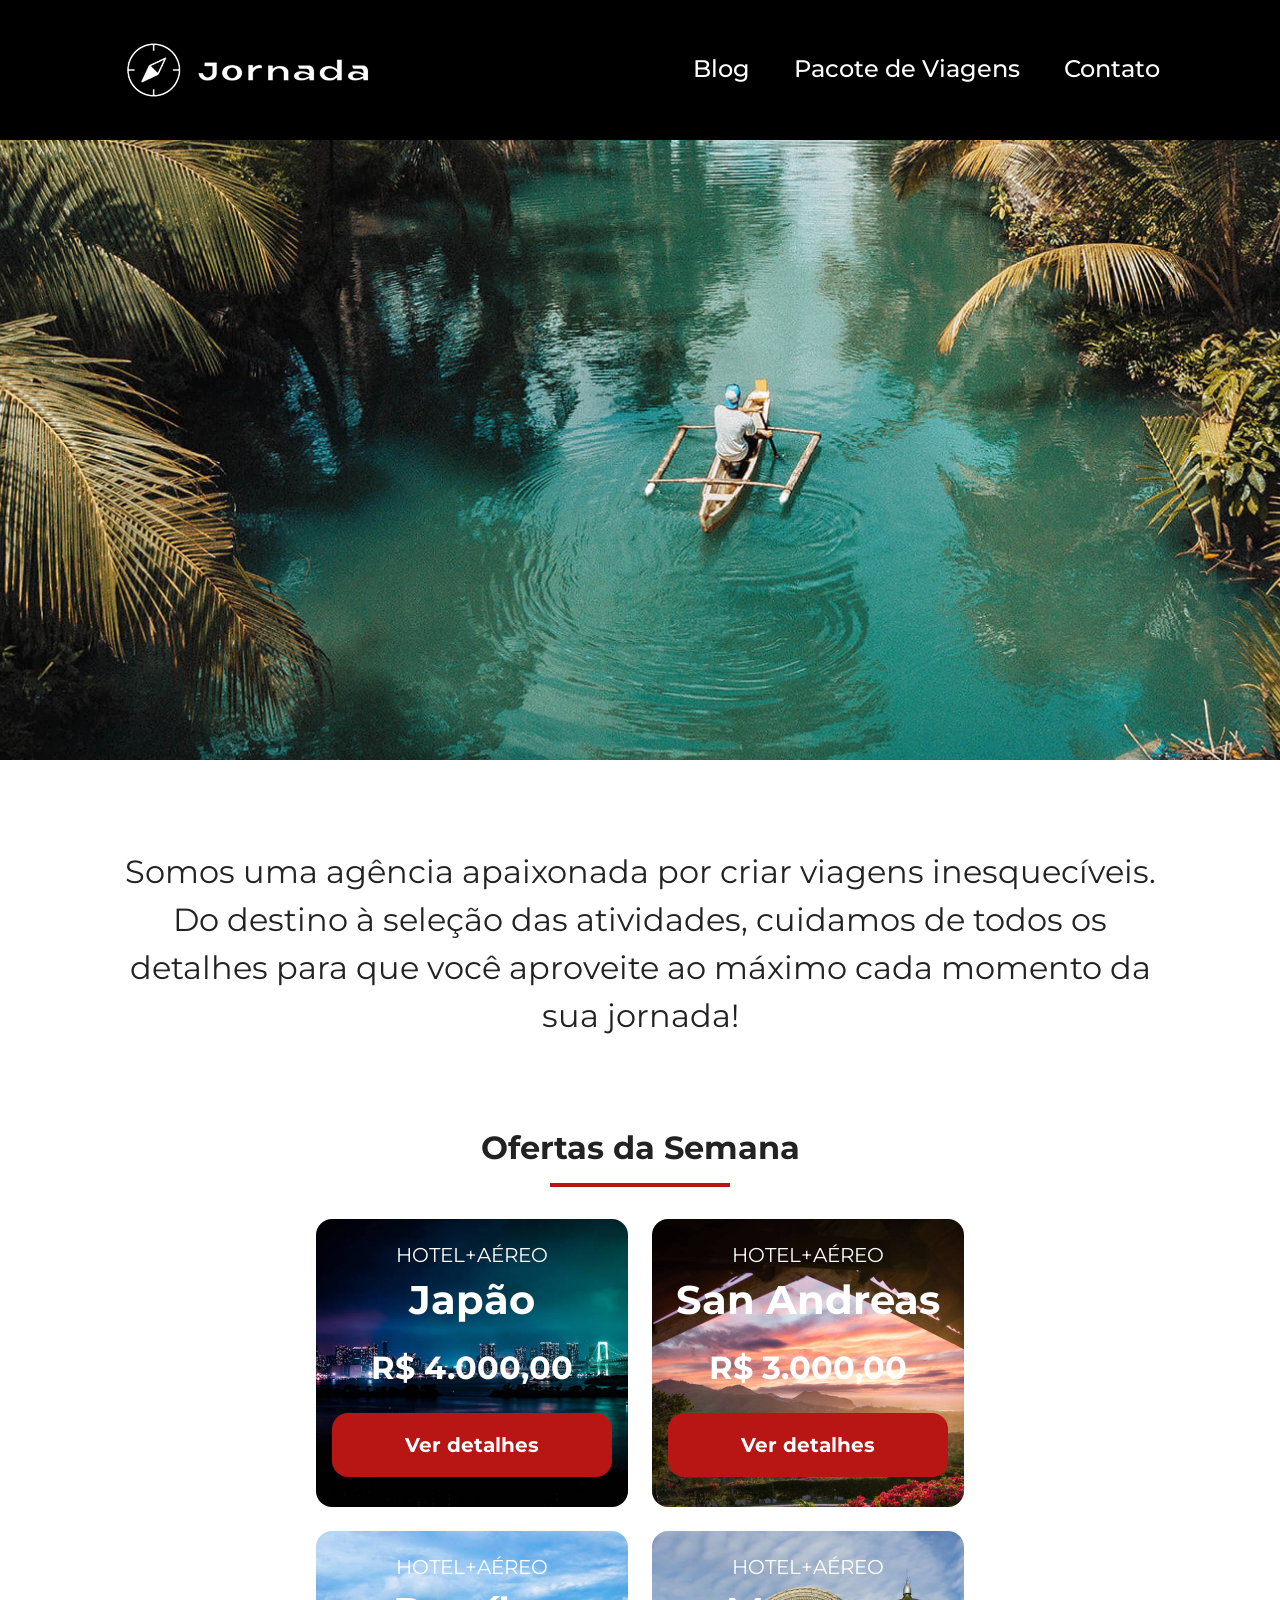
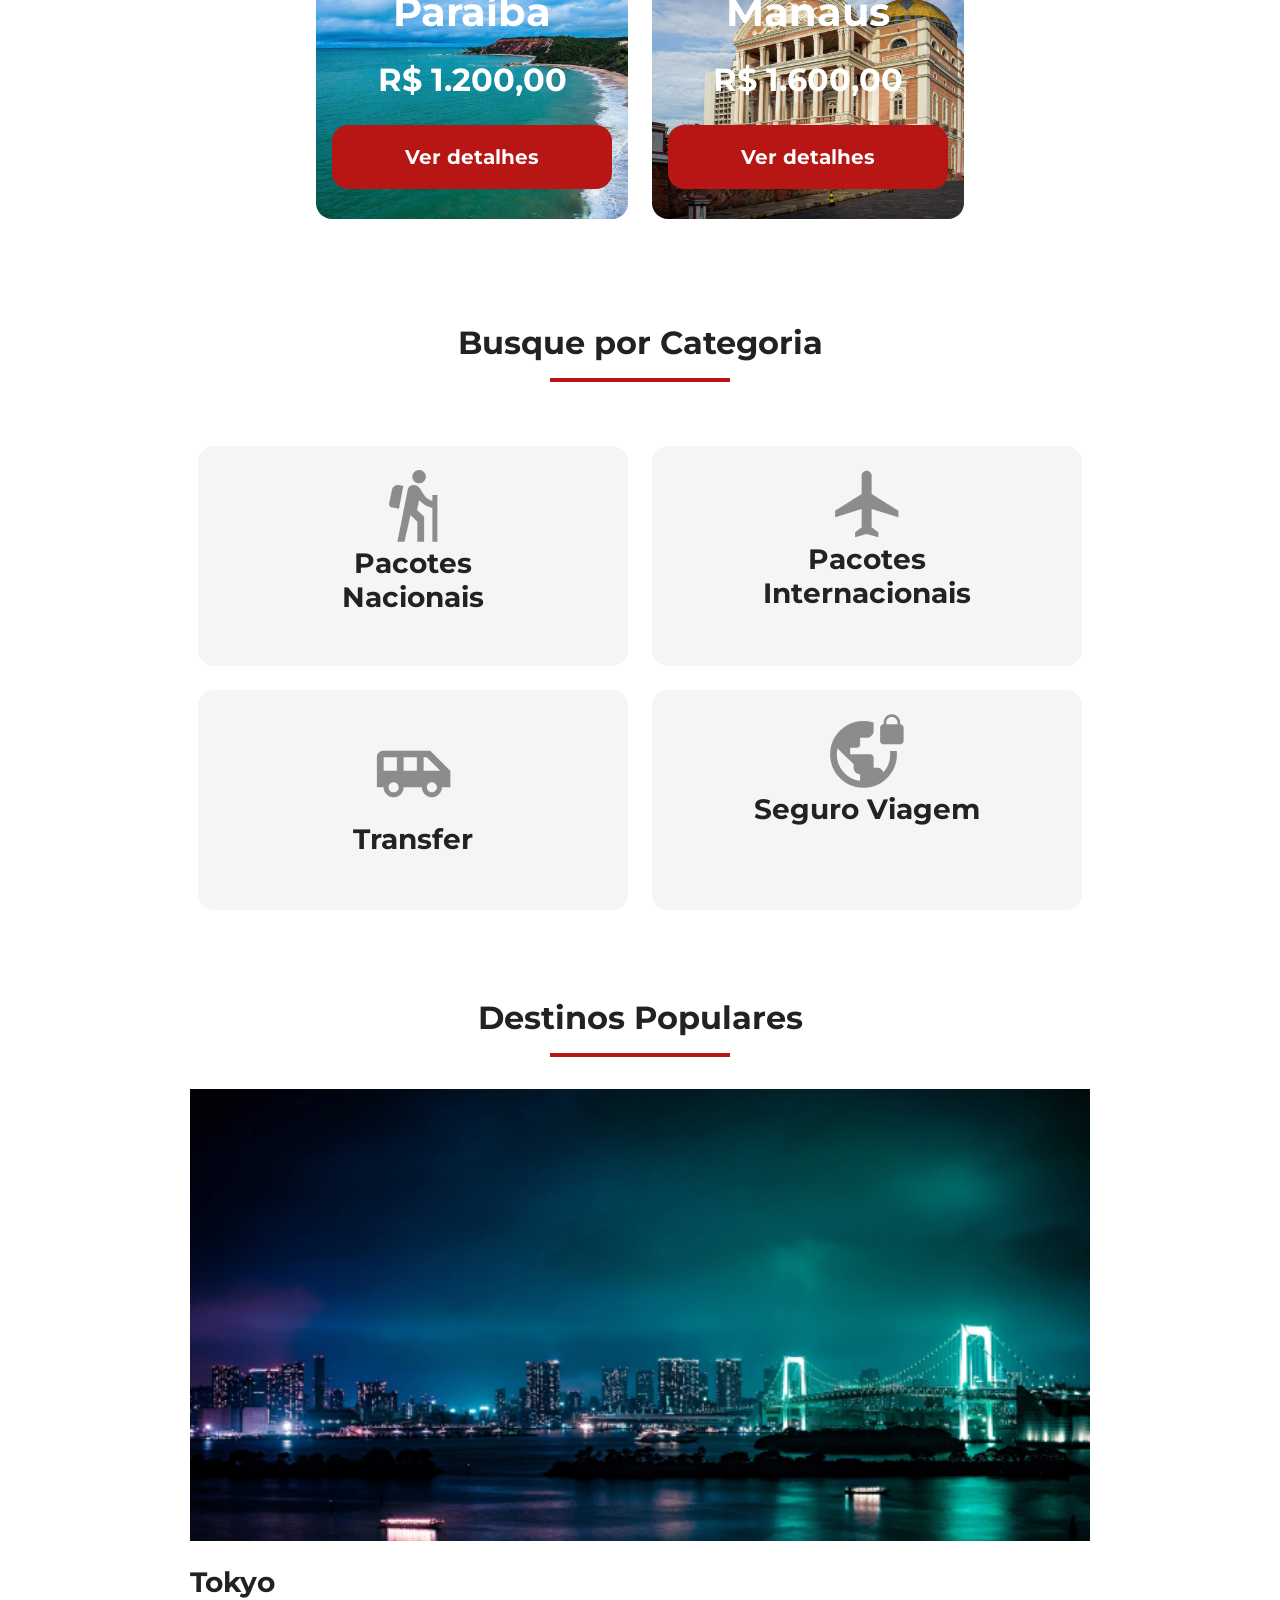
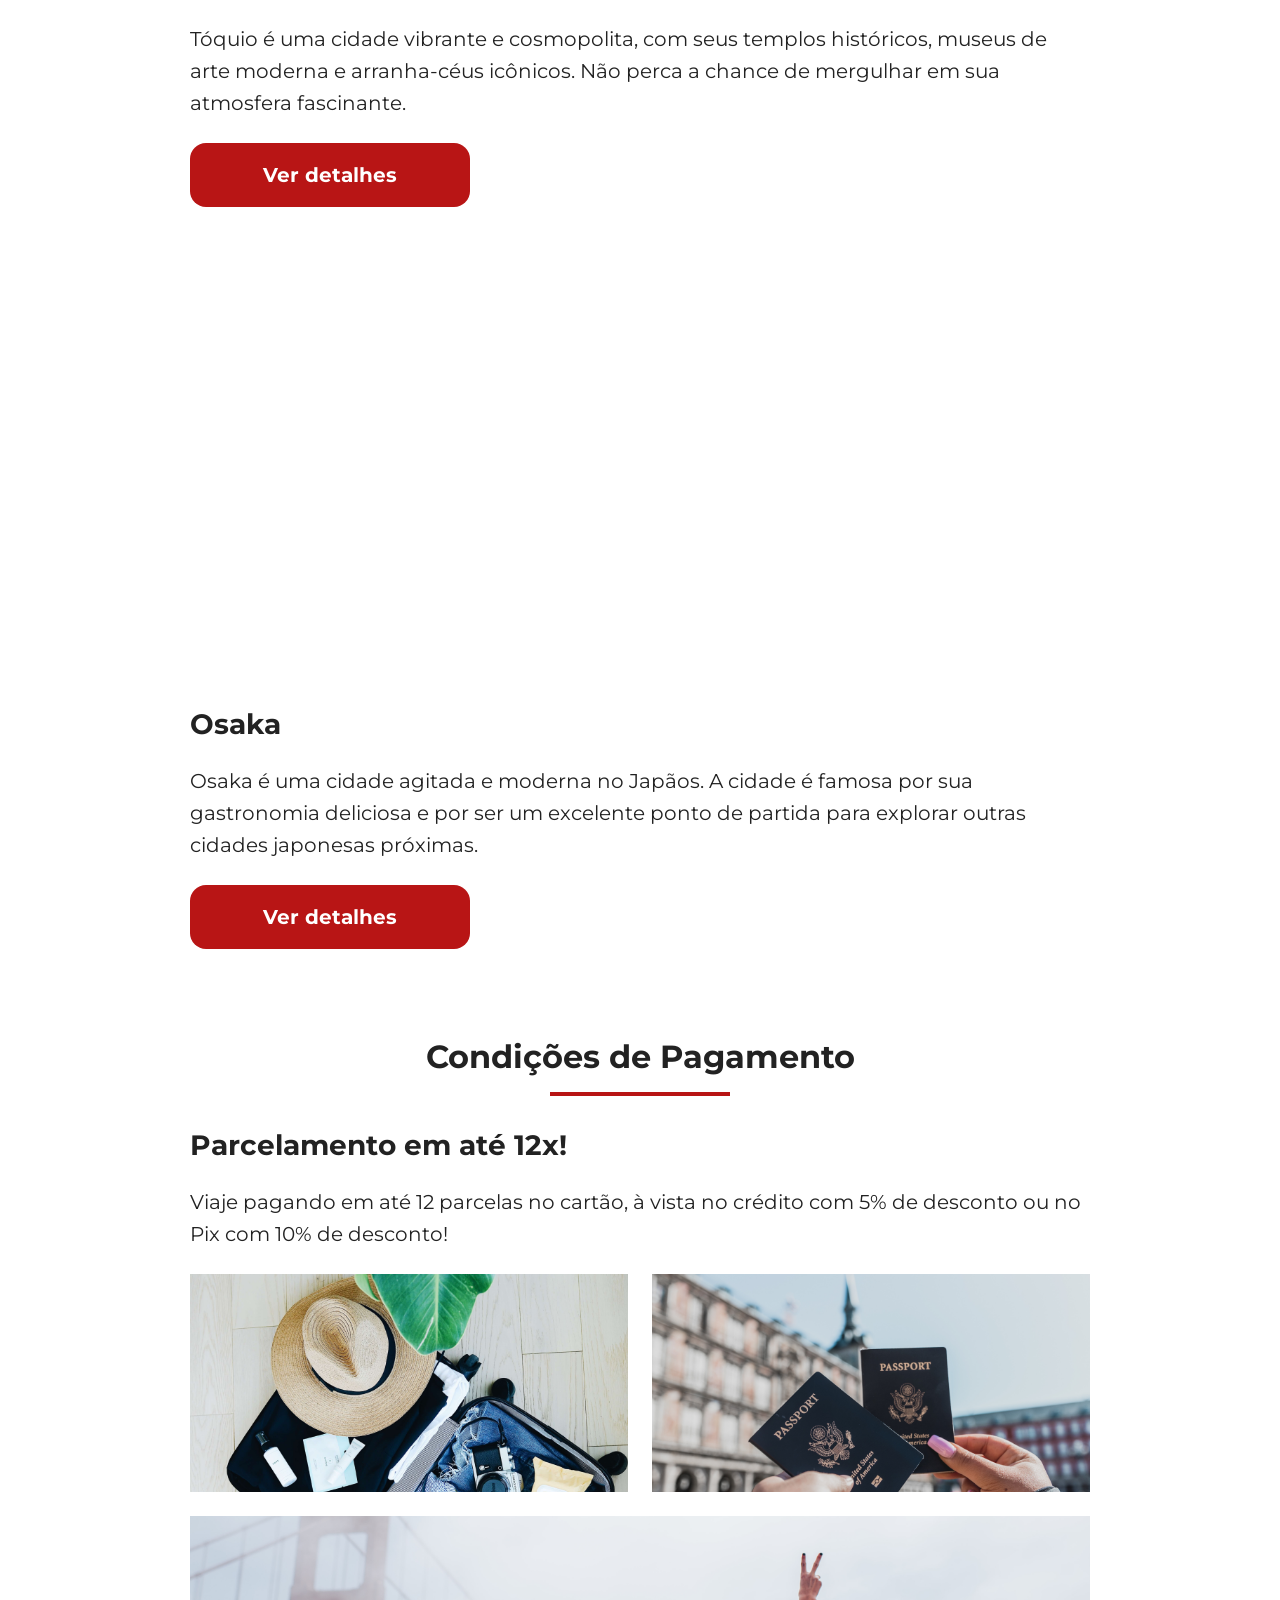
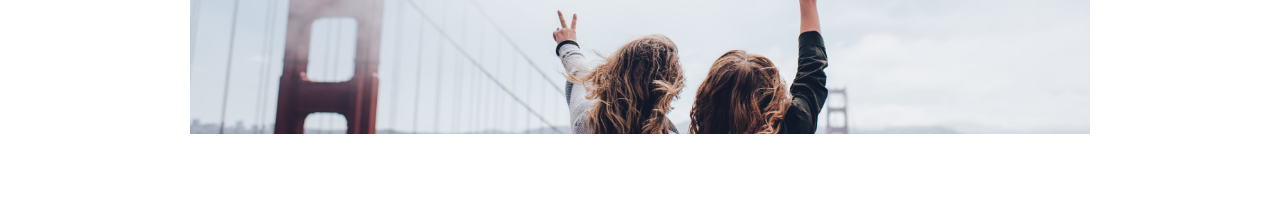
==== index.html @ d32c127b "Feito grid da galeria de imagens da sessao pagamentos" ====
<!doctype html>
<html lang="pt-BR">
  <head>
    <meta charset="UTF-8" />
    <meta name="viewport" content="width=device-width, initial-scale=1.0" />
    <title>Jornada de Viagens</title>
    <link rel="stylesheet" href="css/style.css" />
  </head>
  <body>
    <header class="main-header">
      <a class="logo" href="index.html" title="Voltar para a página inicial">
        <img
          class="img-mobile"
          src="img/bussola-jornada-branca.png"
          alt="Bussola do logo Jornada Viagens na cor branca"
        />
        <img
          class="img-desktop"
          src="img/bussola-texto-jornada-branca.png"
          alt="Logo Jornada Viagens com texto na cor branca"
        />
      </a>
      <div class="navigation-menu">
        <label for="menu">
          <img src="img/menu.png" alt="menu hamburguer" />
        </label>
        <input type="checkbox" id="menu" hidden />
        <nav>
          <ul class="list-links">
            <li><a href="blog.html" title="Acessar Blog">Blog</a></li>
            <li>
              <a href="pacotes.html" title="Acessar pacotes de viagens"
                >Pacote de Viagens</a
              >
            </li>
            <li><a href="contato.html" title="Acessar contato">Contato</a></li>
          </ul>
        </nav>
      </div>
    </header>
    <section class="hero">
      <div class="hero-img"></div>
      <h2>
        Somos uma agência apaixonada por criar viagens inesquecíveis. Do destino
        à seleção das atividades, cuidamos de todos os detalhes para que você
        aproveite ao máximo cada momento da sua jornada!
      </h2>
    </section>
    <section class="offers">
      <div class="section-title">
        <h2>Ofertas da Semana</h2>
        <hr />
      </div>
      <div class="offers-cards">
        <article class="card japao">
          <header>
            <p>HOTEL+AÉREO</p>
            <h3>Japão<br /><span>R$ 4.000,00</span></h3>
          </header>
          <footer>
            <a href="#" class="button">Ver detalhes</a>
          </footer>
        </article>
        <article class="card san-andreas">
          <header>
            <p>HOTEL+AÉREO</p>
            <h3>San Andreas<br /><span>R$ 3.000,00</span></h3>
          </header>
          <footer>
            <a href="#" class="button">Ver detalhes</a>
          </footer>
        </article>
        <article class="card paraiba">
          <header>
            <p>HOTEL+AÉREO</p>
            <h3>Paraíba<br /><span>R$ 1.200,00</span></h3>
          </header>
          <footer>
            <a href="#" class="button">Ver detalhes</a>
          </footer>
        </article>
        <article class="card manaus">
          <header>
            <p>HOTEL+AÉREO</p>
            <h3>Manaus<br /><span>R$ 1.600,00</span></h3>
          </header>
          <footer>
            <a href="#" class="button">Ver detalhes</a>
          </footer>
        </article>
      </div>
    </section>
    <section class="categories">
      <div class="section-title">
        <h2>Busque por Categoria</h2>
        <hr />
      </div>
      <div class="categories-cards">
        <a
          href="#"
          class="card"
          target="_blank"
          title="Busque pela categoria de Pacotes Nacionais"
        >
          <img
            src="img/icone-caminhada.png"
            alt="ícone cinza representando uma pessoa fazendo tracking"
          />
          <h3 class="content-title">Pacotes<br />Nacionais</h3>
        </a>
        <a
          href="#"
          class="card"
          target="_blank"
          title="Busque pela categoria Pacotes Internacionais"
        >
          <img
            src="img/icone-aviao.png"
            alt="ícone cinza representando um avião"
          />
          <h3 class="content-title">Pacotes<br />Internacionais</h3>
        </a>
        <a
          href="#"
          class="card single-line transfer"
          target="_blank"
          title="Busque pela categoria Transfer"
        >
          <img
            src="img/icone-onibus.png"
            alt="ícone cinza representando um ônibus"
          />
          <h3 class="content-title">Transfer</h3>
        </a>
        <a
          href="#"
          class="card"
          target="_blank"
          title="Busque pela categoria Seguro Viagem"
        >
          <img
            src="img/icone-planeta.png"
            alt="ícone cinza representando o planeta terra com um cadeado"
          />
          <h3 class="content-title">Seguro Viagem</h3>
        </a>
      </div>
    </section>
    <section class="destinations">
      <div class="section-title">
        <h2>Destinos Populares</h2>
        <hr />
      </div>
      <div class="destination-items">
        <article class="item tokyo">
          <header>
            <div class="img-item"></div>
            <h4 class="content-title">Tokyo</h4>
          </header>
          <p class="content-text">
            Tóquio é uma cidade vibrante e cosmopolita, com seus templos
            históricos, museus de arte moderna e arranha-céus icônicos. Não
            perca a chance de mergulhar em sua atmosfera fascinante.
          </p>
          <footer>
            <a
              href="#"
              class="button"
              target="_blank"
              title="Veja mais detalhes do destino Tokyo"
              >Ver detalhes</a
            >
          </footer>
        </article>
        <article class="item osaka">
          <header>
            <div class="img-item"></div>
            <h4 class="content-title">Osaka</h4>
          </header>
          <p class="content-text">
            Osaka é uma cidade agitada e moderna no Japãos. A cidade é famosa
            por sua gastronomia deliciosa e por ser um excelente ponto de
            partida para explorar outras cidades japonesas próximas.
          </p>
          <footer>
            <a
              href="#"
              class="button"
              target="_blank"
              title="Veja mais detalhes do destino Osaka"
              >Ver detalhes</a
            >
          </footer>
        </article>
      </div>
    </section>
    <section class="payments">
      <div class="section-title">
        <h2>Condições de Pagamento</h2>
        <hr />
      </div>
      <div class="content-container">
        <div class="text-content">
          <h3 class="content-title">Parcelamento em até 12x!</h3>
          <p class="content-text">
            Viaje pagando em até 12 parcelas no cartão, à vista no crédito com
            5% de desconto ou no Pix com 10% de desconto!
          </p>
        </div>
        <div class="image-gallery">
          <div class="image first"></div>
          <div class="image second"></div>
          <div class="image thirdy colspan-2"></div>
        </div>
      </div>
    </section>
  </body>
</html>
---- css/style.css ----
@import url("./global.css");
@import url("./header.css");
@import url("./hero.css");
@import url("./offers.css");
@import url("./categories.css");
@import url("./destinations.css");
@import url("./payments.css");
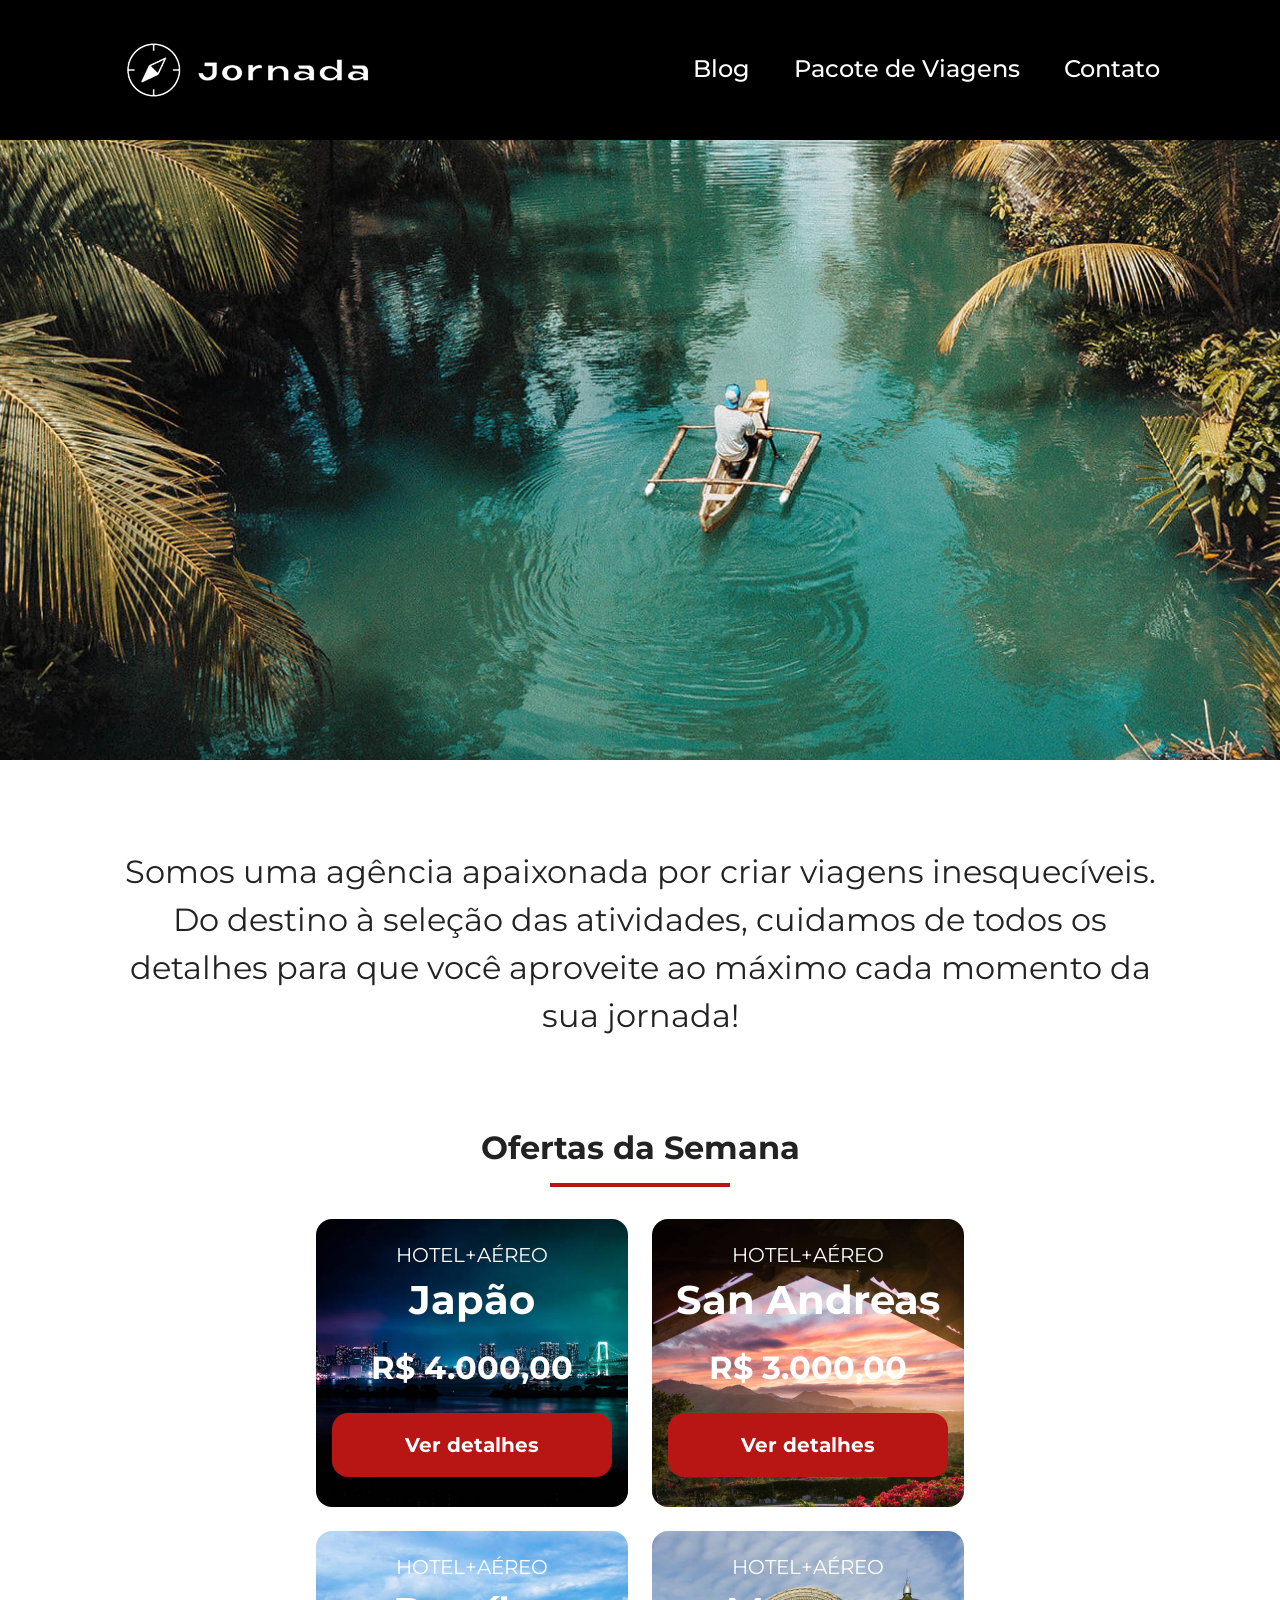
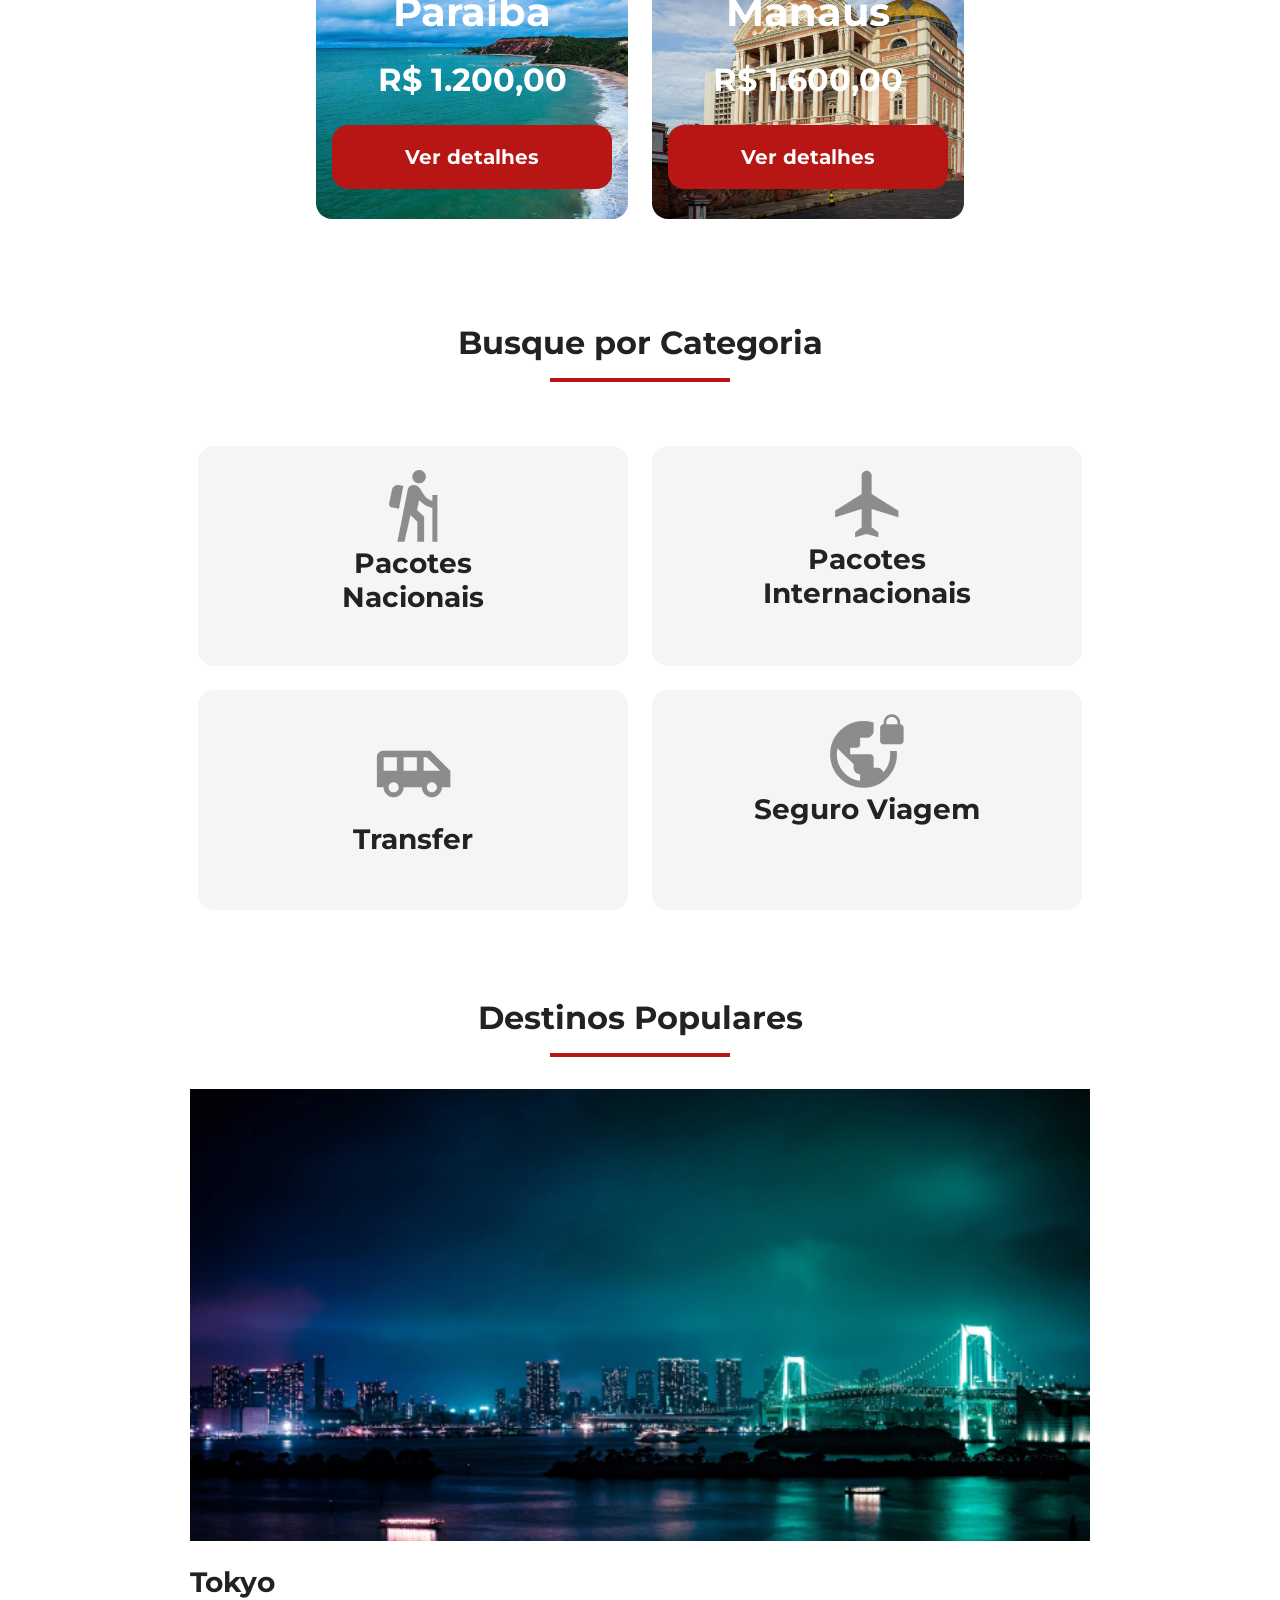
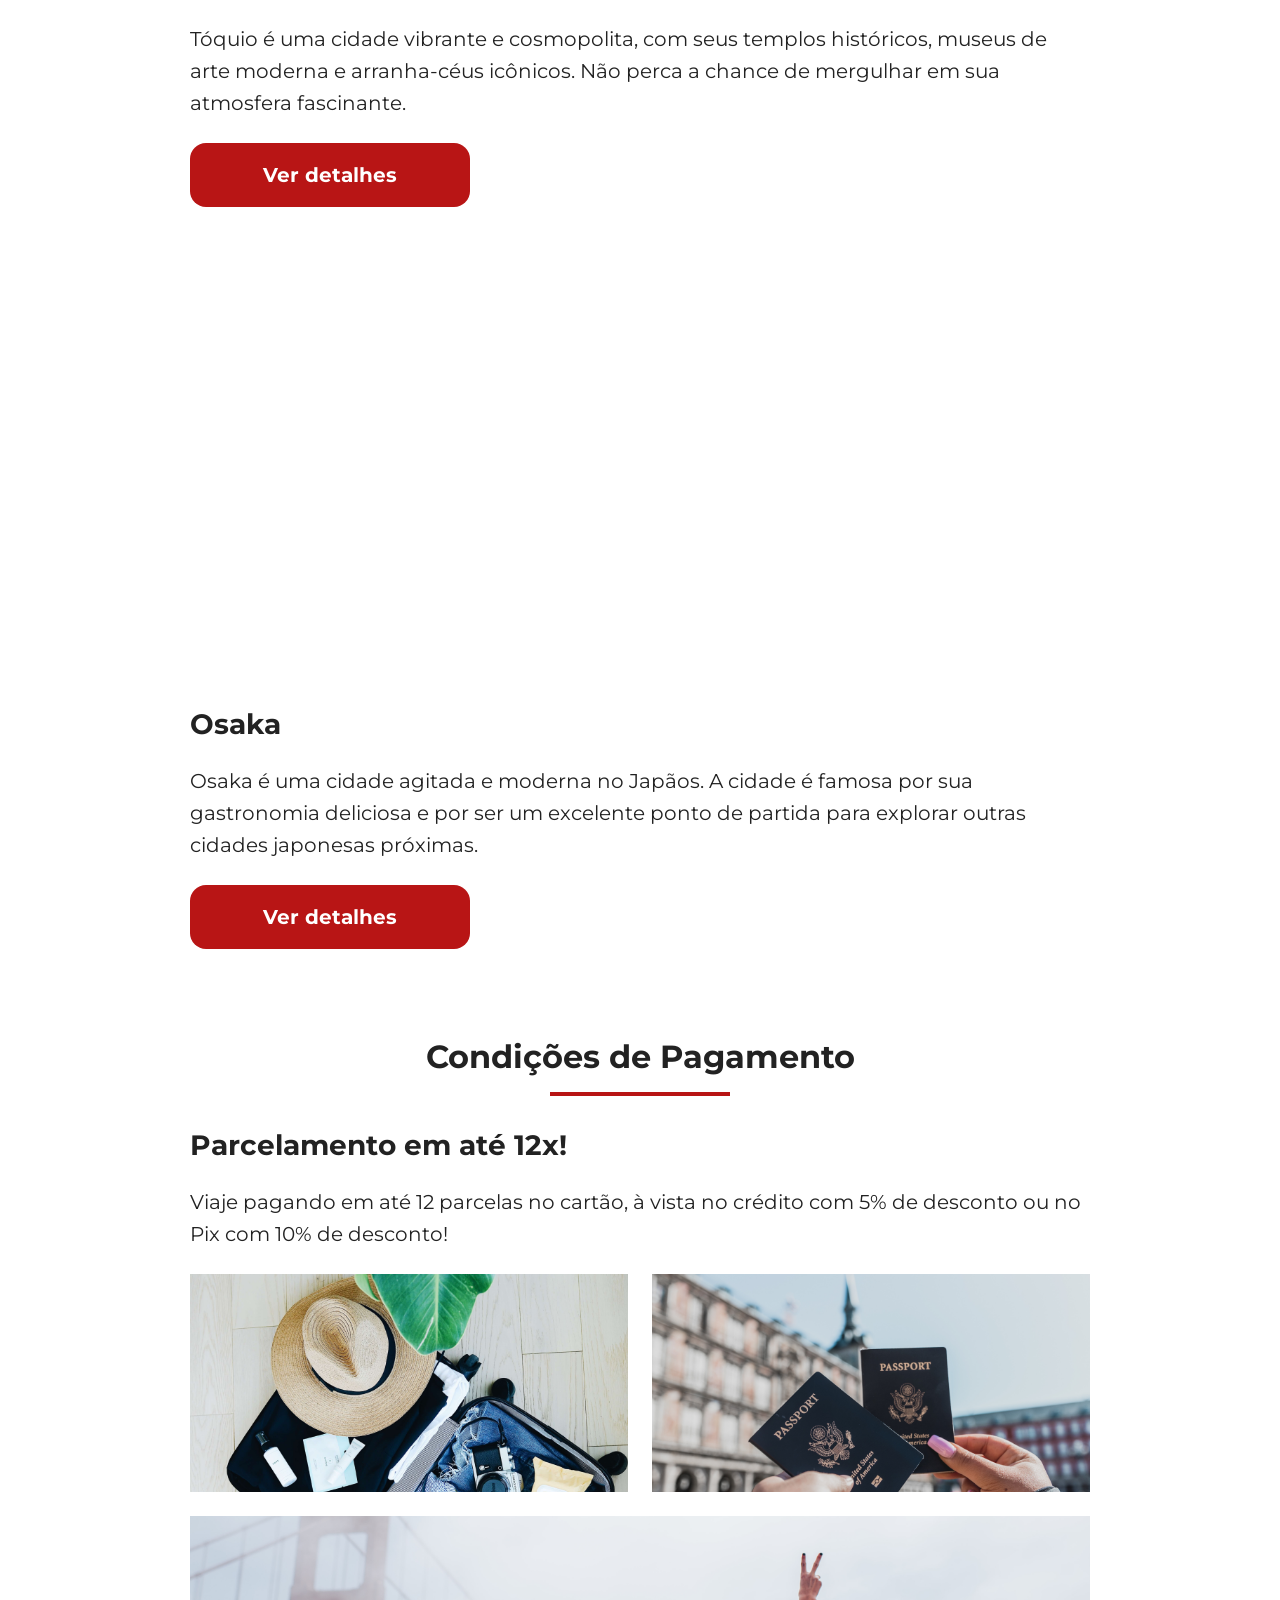
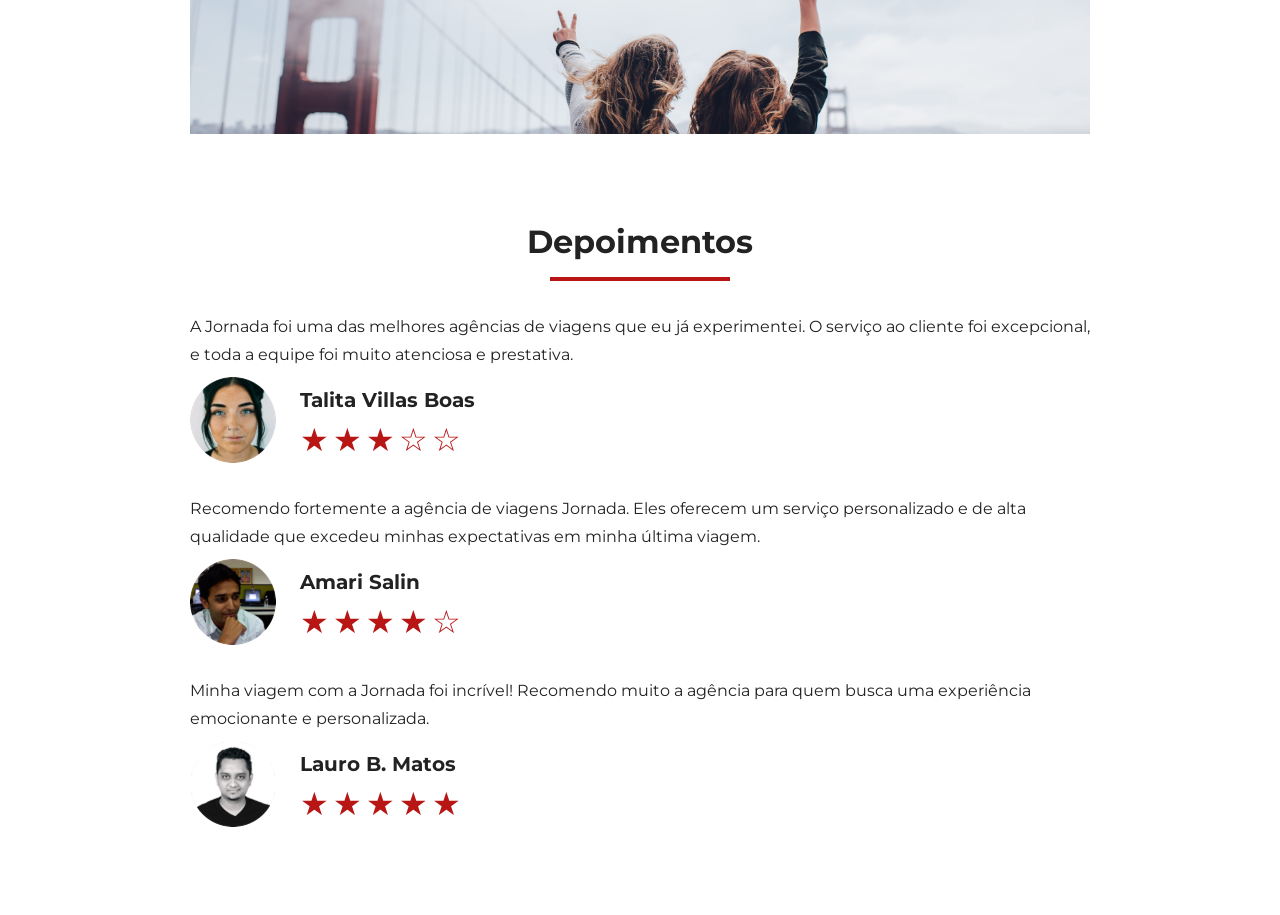
==== commit 2844050c: "Finaliza estilos do mobile" ====
--- a/index.html
+++ b/index.html
@@ -214,5 +214,68 @@
         </div>
       </div>
     </section>
+    <section class="testimonial">
+      <div class="section-title">
+        <h2>Depoimentos</h2>
+        <hr />
+      </div>
+      <div class="testimonial-container">
+        <article>
+          <header>
+            <p>A Jornada foi uma das melhores agências de viagens que eu já experimentei. O serviço ao cliente foi excepcional, e toda a equipe foi muito atenciosa e prestativa.</p>
+          </header>
+          <footer>
+            <img src="img/avatar-talita.png" alt="Imagem de perfil da cliente Talita Villas Boas" />
+            <div class="profile-content">
+              <h4 class="content-title">Talita Villas Boas</h4>
+              <div class="rating">
+                <span class="star">★</span>
+                <span class="star">★</span>
+                <span class="star">★</span>
+                <span class="star">☆</span>
+                <span class="star">☆</span>
+              </div>
+            </div>
+          </footer>
+        </article>
+        <article>
+          <header>
+            <p>Recomendo fortemente a agência de viagens Jornada. Eles oferecem um serviço personalizado e de alta qualidade que excedeu minhas expectativas em minha última viagem.</p>
+          </header>
+          <footer>
+            <img src="img/avatar-amari.png" alt="Imagem de perfil do cliente Amari Salin" />
+            <div class="profile-content">
+              <h4 class="content-title">Amari Salin</h4>
+              <div class="rating">
+                <span class="star">★</span>
+                <span class="star">★</span>
+                <span class="star">★</span>
+                <span class="star">★</span>
+                <span class="star">☆</span>
+              </div>
+            </div>
+          </footer>
+        </article>
+        <article>
+          <header>
+            <p>Minha viagem com a Jornada foi incrível! Recomendo muito a agência para quem busca uma experiência emocionante e personalizada.</p>
+          </header>
+          <footer>
+            <img src="img/avatar-lauro.png" alt="Imagem de perfil do cliente Lauro B. Matos" />
+            <div class="profile-content">
+              <h4 class="content-title">Lauro B. Matos</h4>
+              <div class="rating">
+                <span class="star">★</span>
+                <span class="star">★</span>
+                <span class="star">★</span>
+                <span class="star">★</span>
+                <span class="star">★</span>
+              </div>
+
+            </div>
+          </footer>
+        </article>
+      </div>
+    </section>
   </body>
 </html>
--- a/css/style.css
+++ b/css/style.css
@@ -5,4 +5,5 @@
 @import url("./categories.css");
 @import url("./destinations.css");
 @import url("./payments.css");
+@import url("./testimonials.css");
 
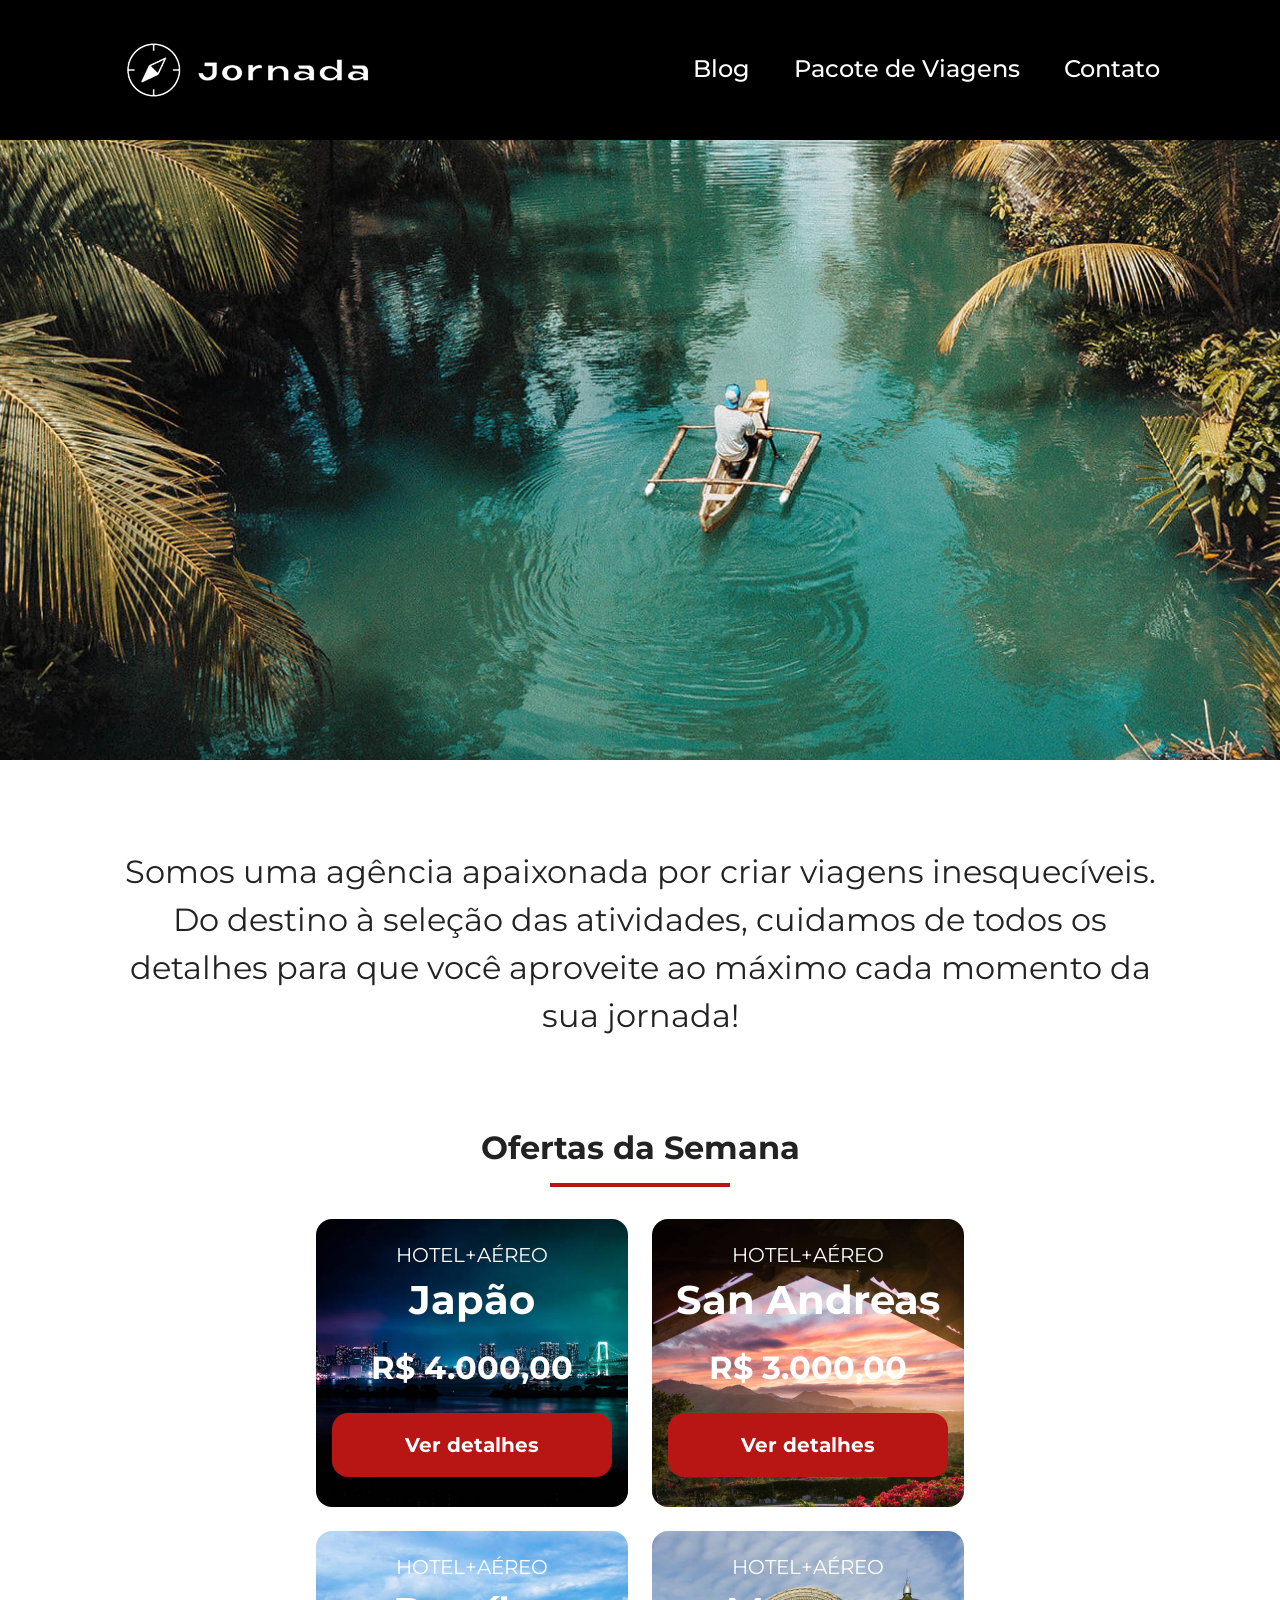
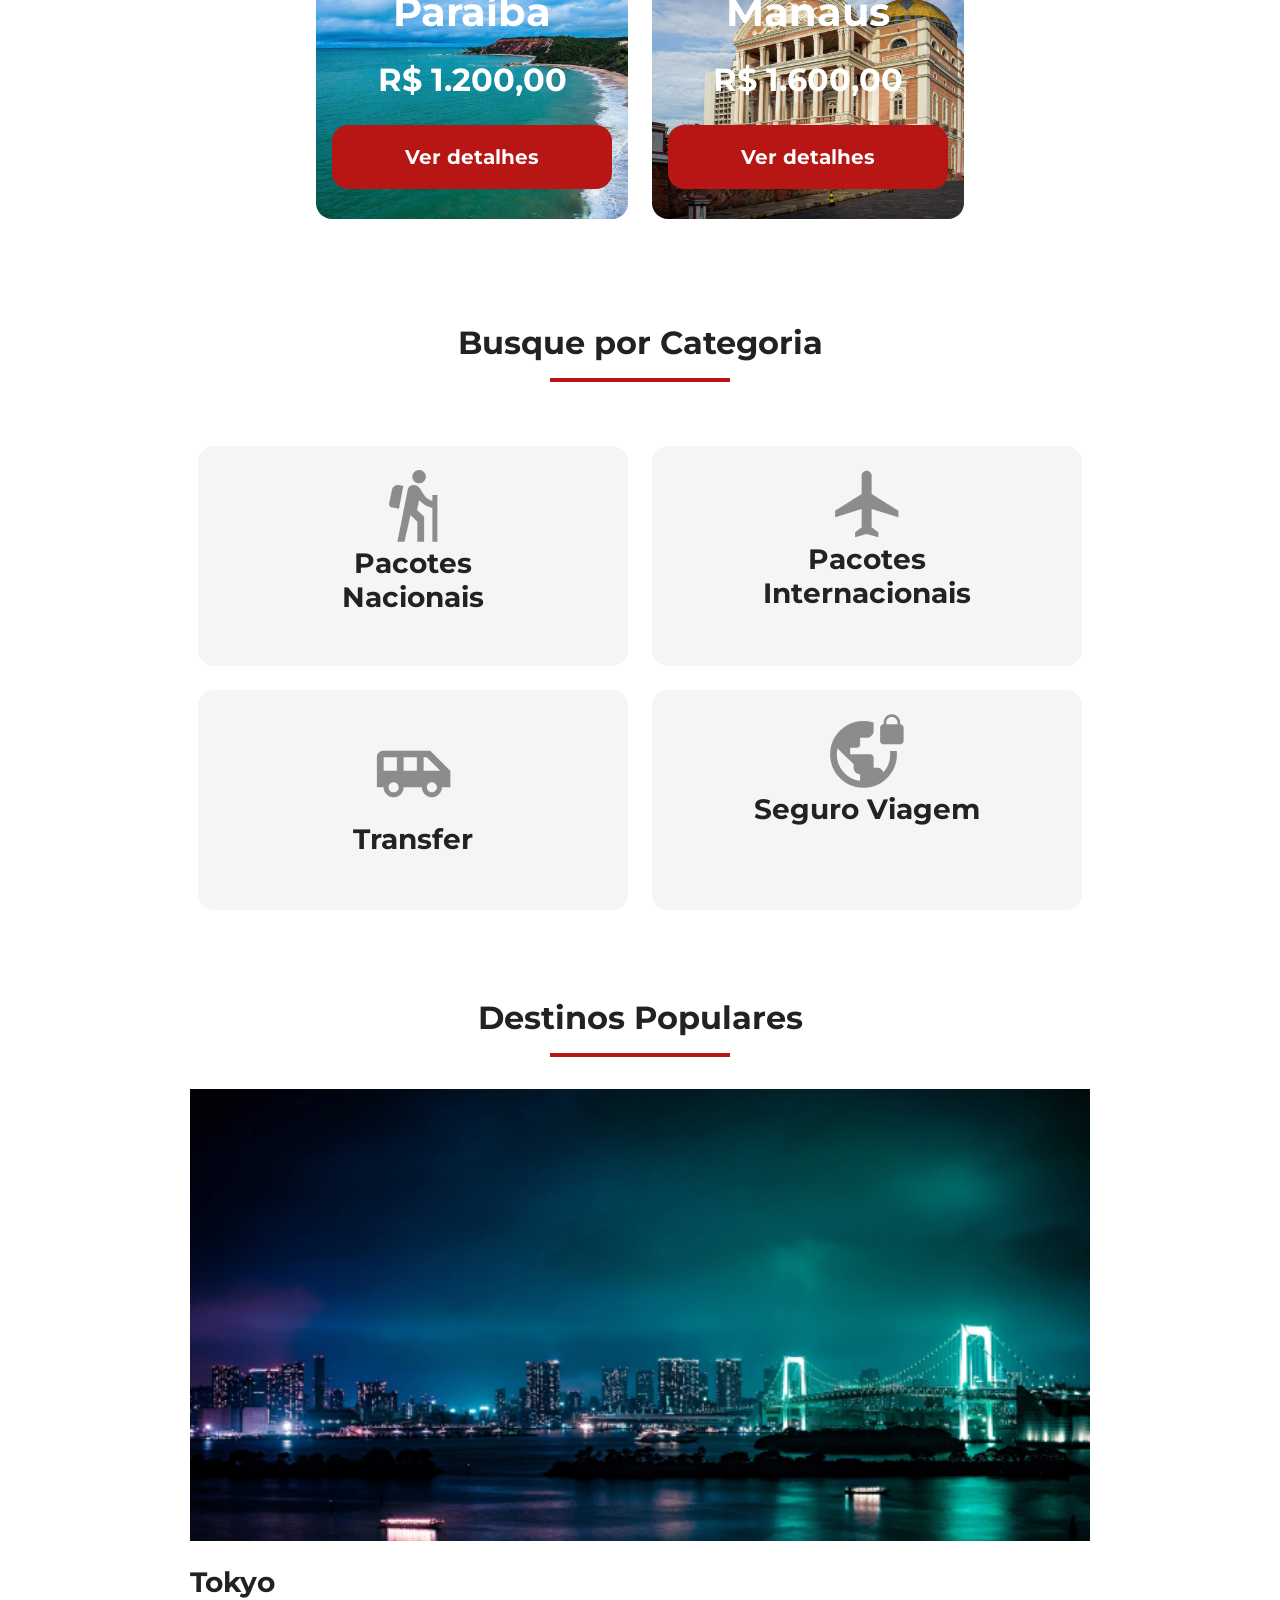
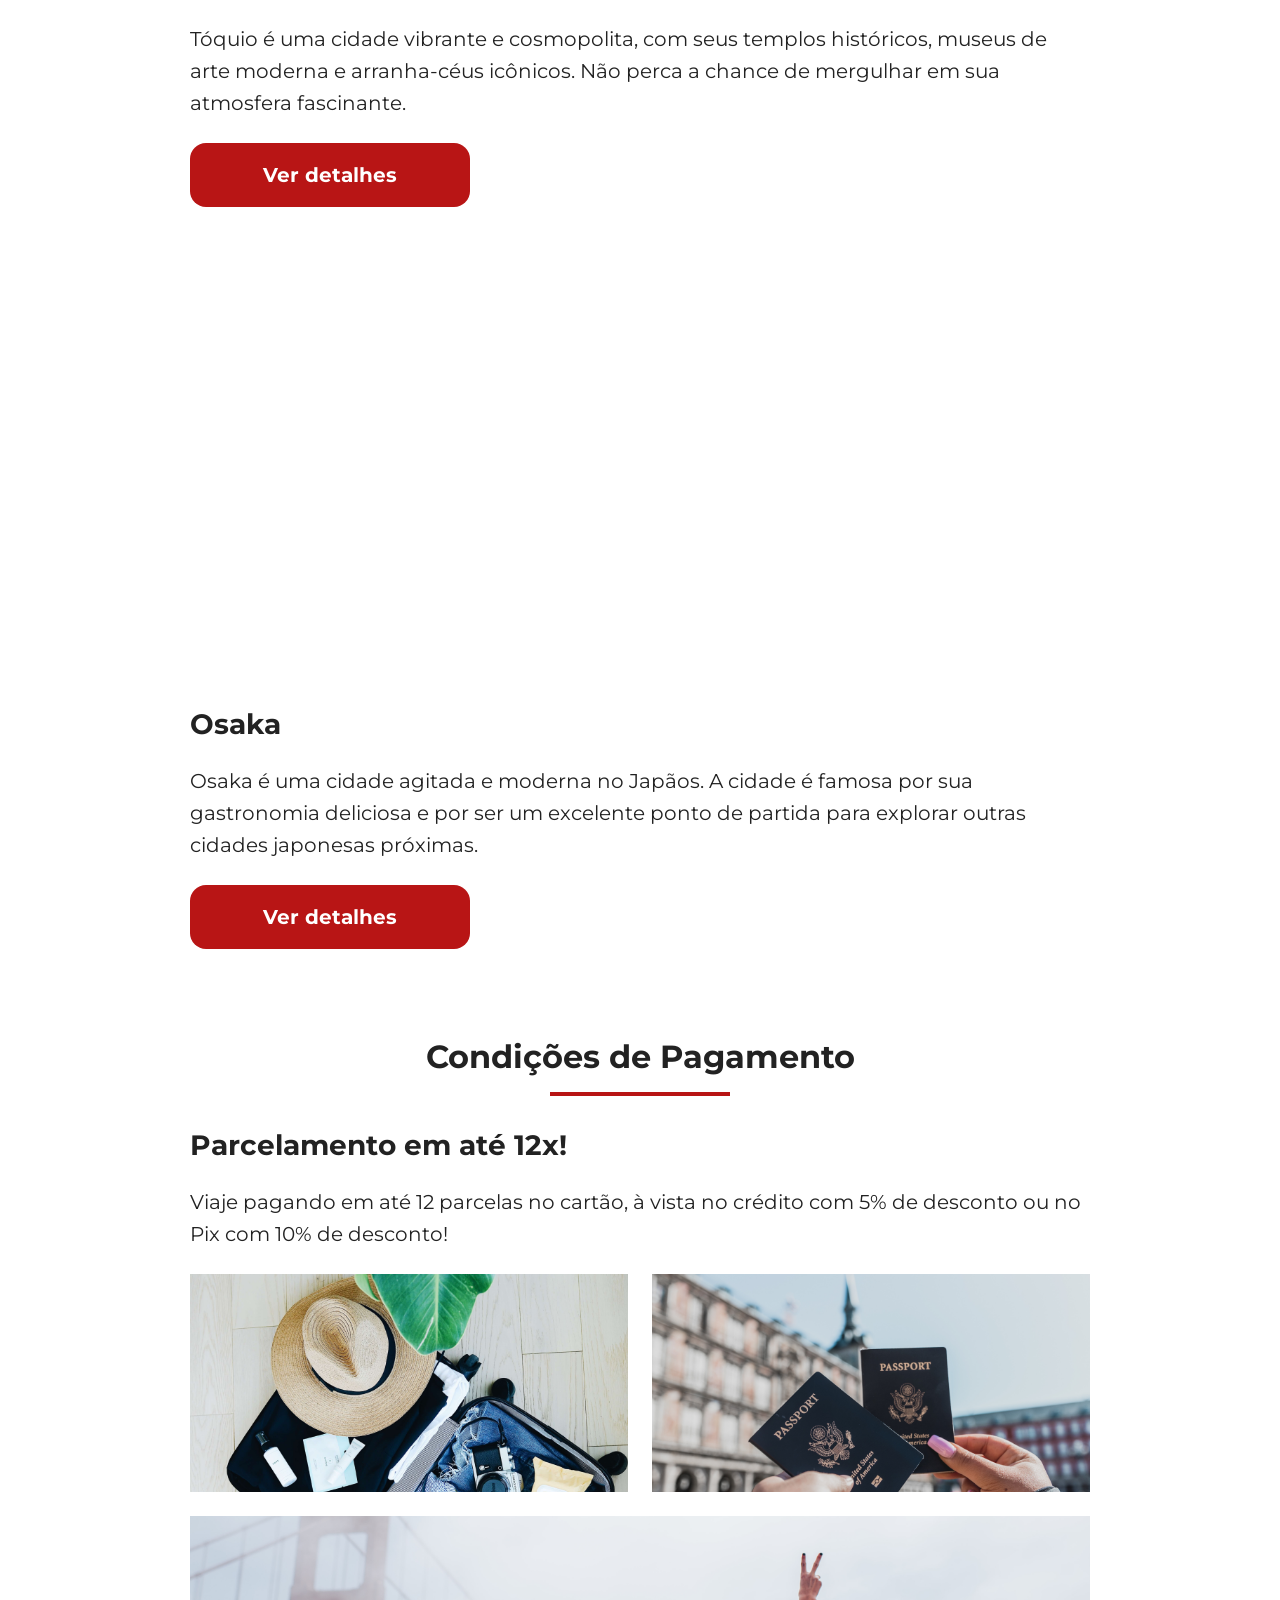
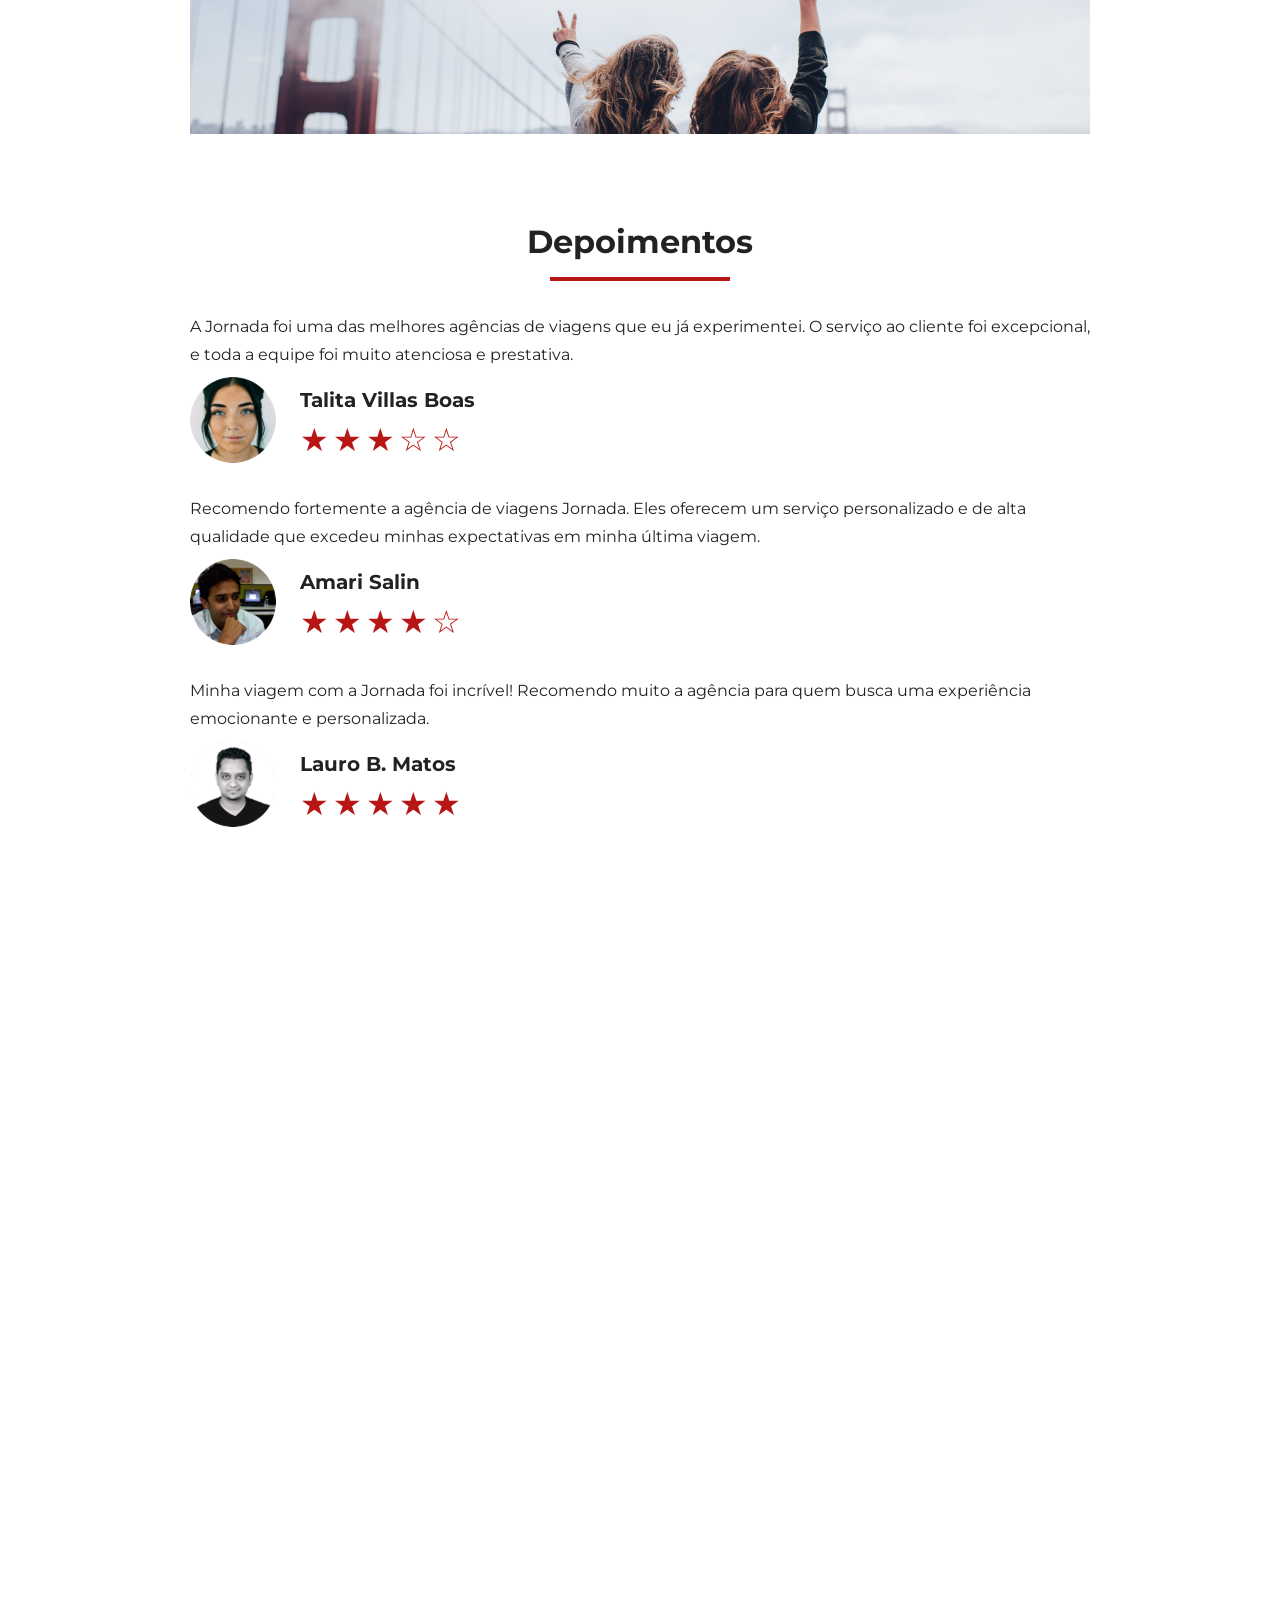
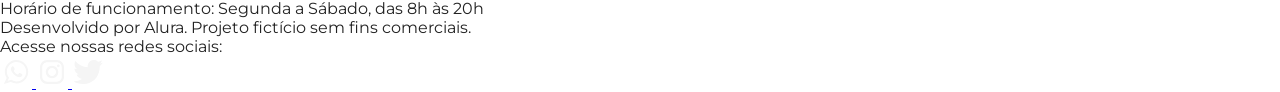
==== commit 1039bce6: "Adiciona footer" ====
--- a/index.html
+++ b/index.html
@@ -277,5 +277,27 @@
         </article>
       </div>
     </section>
+    <section class="bottom-hero">
+      <div class="hero-img"></div>
+    </section>
+    <footer class="main-footer">
+      <div class="footer-content">
+        <img src="img/logo-footer.png" alt="Logo completo Jornada Viagens">
+        <p>Horário de funcionamento: Segunda a Sábado, das 8h às 20h</p>
+        <p>Desenvolvido por Alura. Projeto fictício sem fins comerciais.</p>
+      </div>
+      <div class="footer-social">
+        <p>Acesse nossas redes sociais:</p>
+        <a href="#" target="_blank" title="Entre em contato conosco pelo WhatsApp">
+          <img src="img/icon-whatsapp.svg" alt="ícone do WhatsApp na cor branca">
+        </a>
+        <a href="#" target="_blank" title="Acesse o Instagram do Jornada Viagens">
+          <img src="img/icon-instagram.svg" alt="ícone do Instagram na cor branca">
+        </a>
+        <a href="#" target="_blank" title="Acesse o Twitter do Jornada Viagens">
+          <img src="img/icon-twitter.svg" alt="ícone do Twitter na cor branca">
+        </a>
+      </div>
+    </footer>
   </body>
 </html>
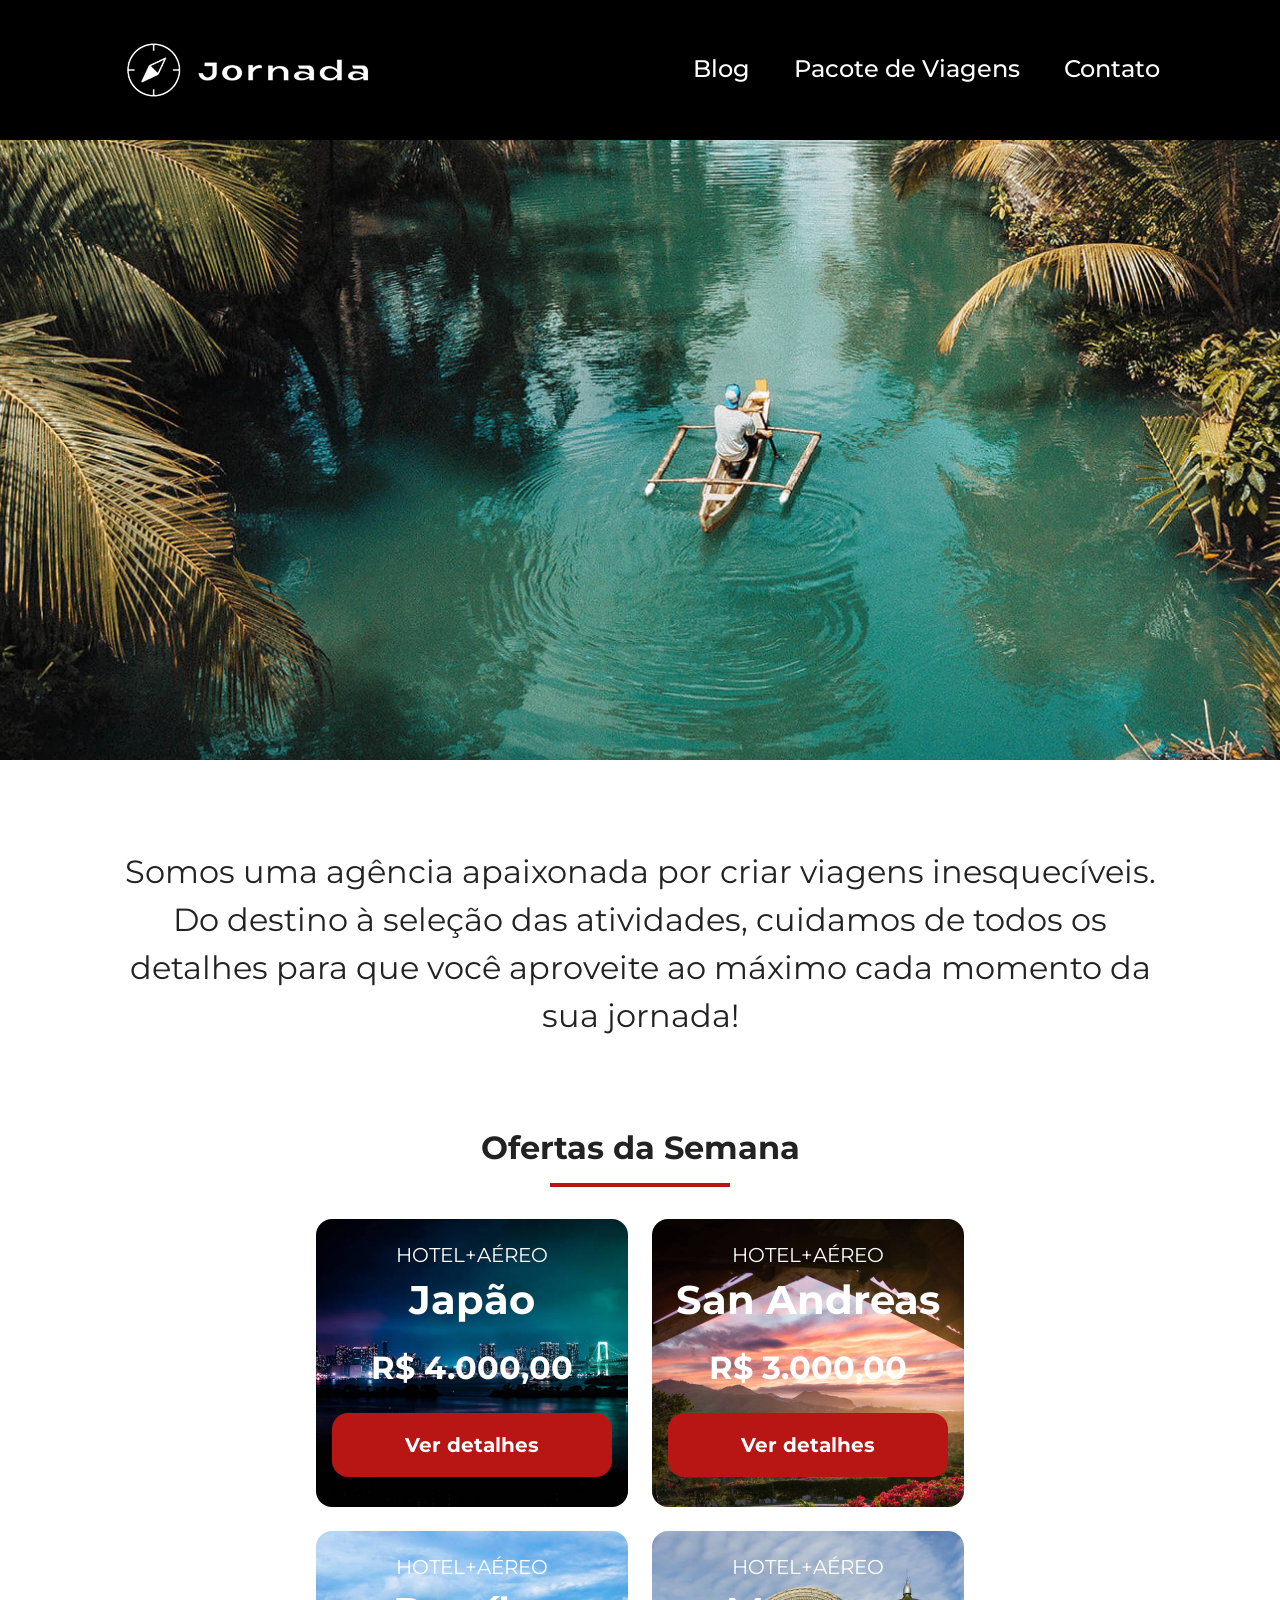
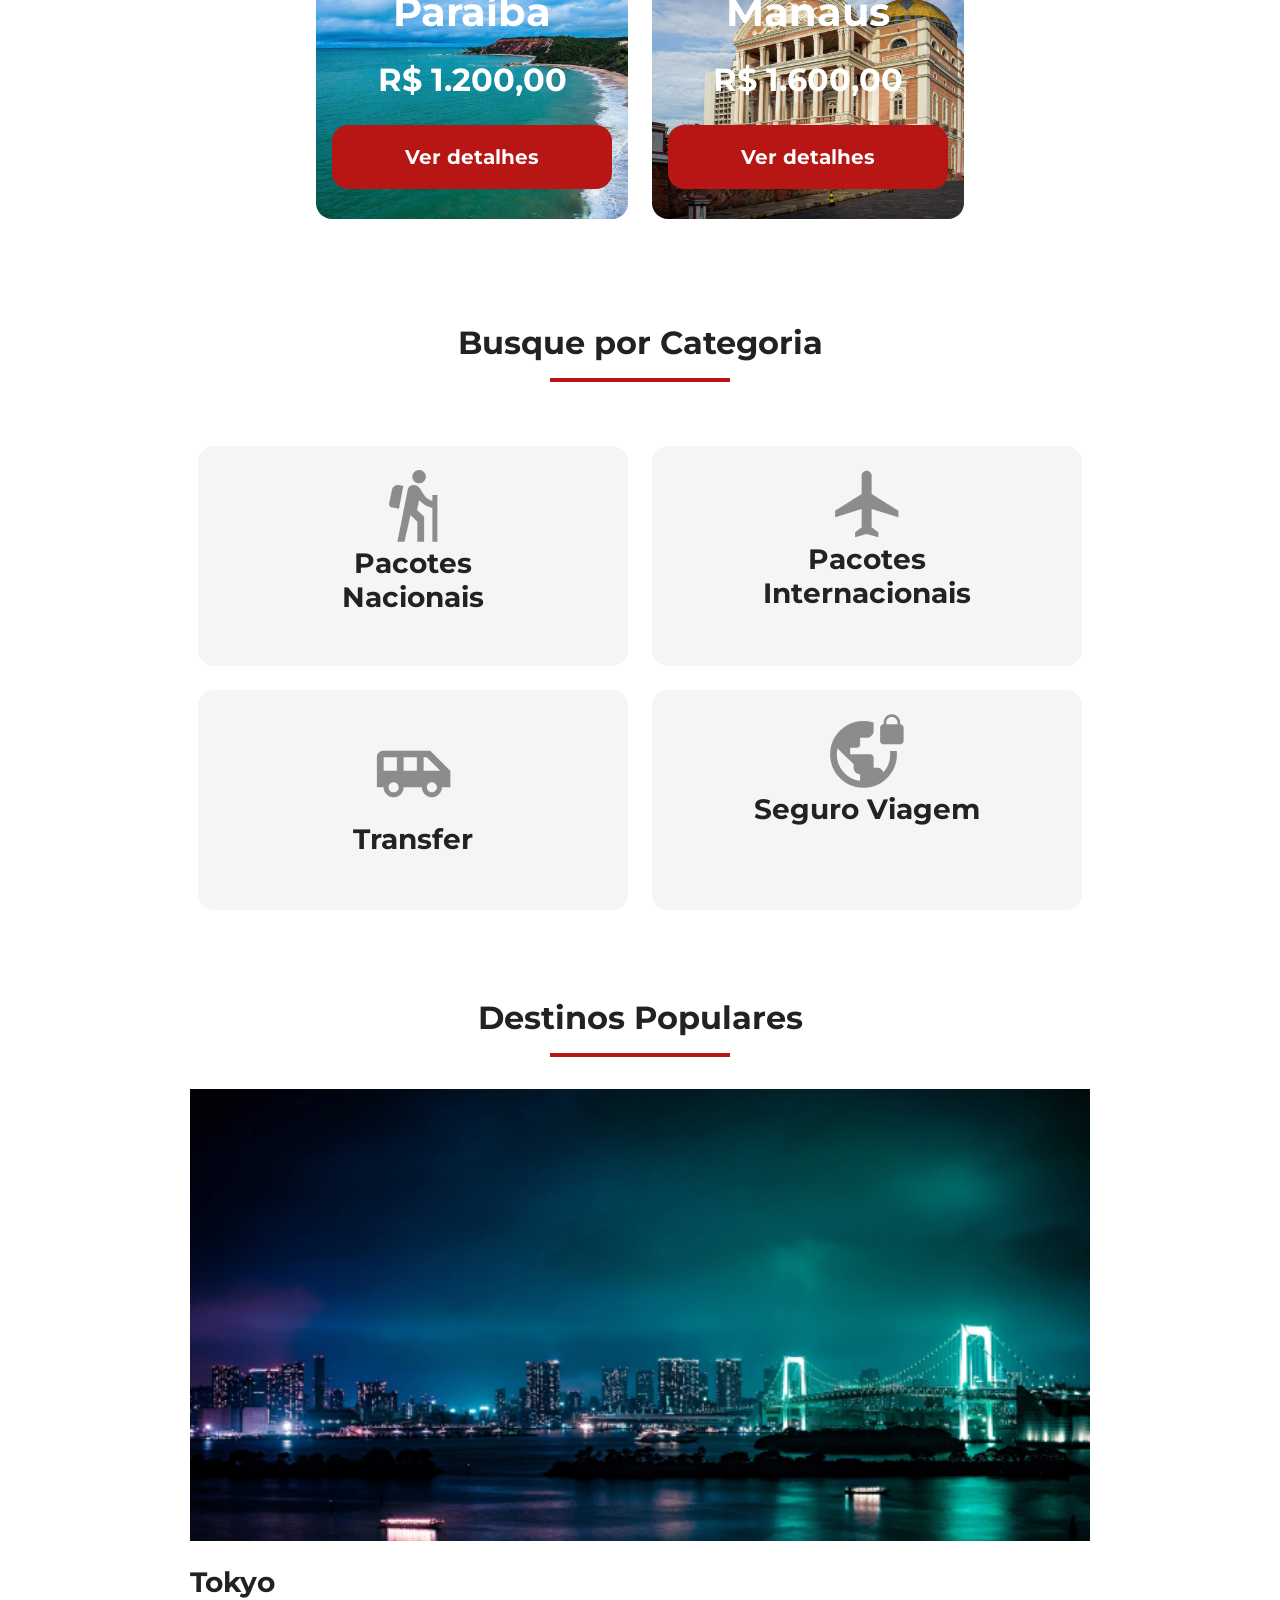
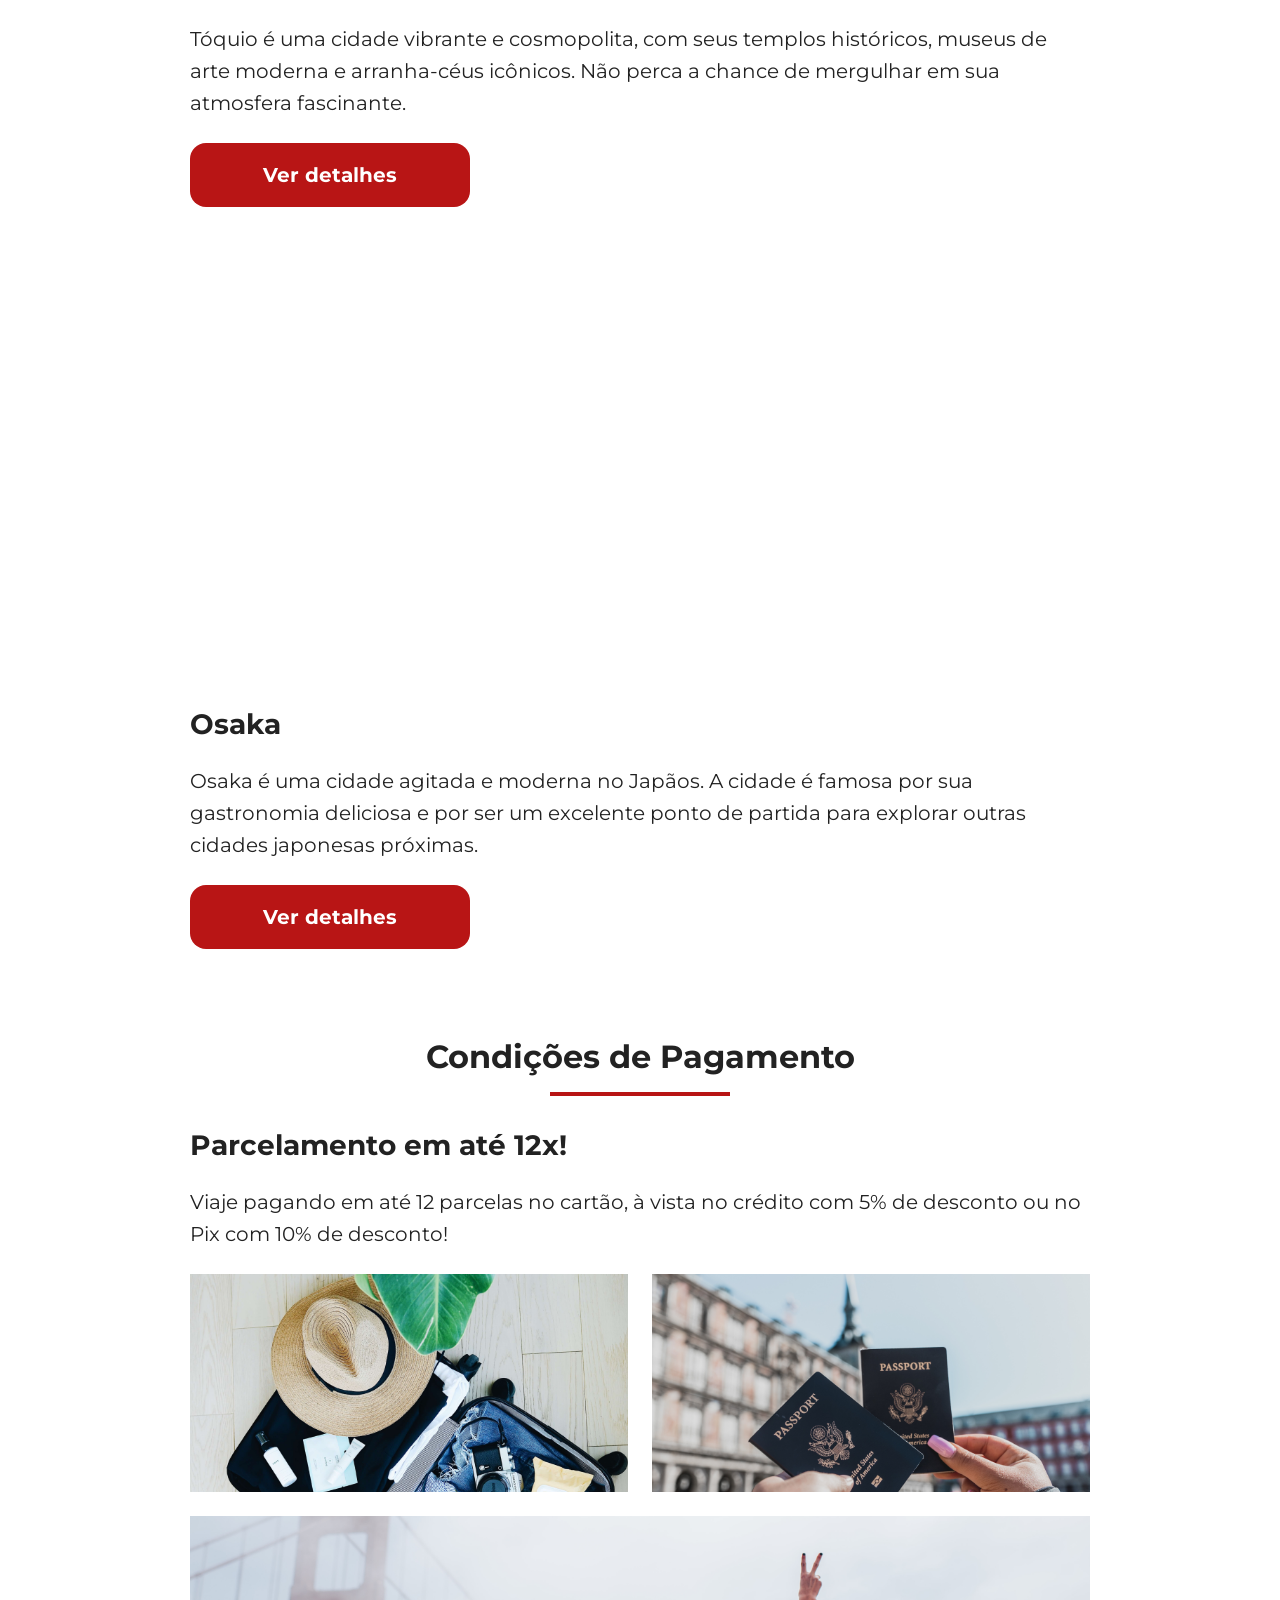
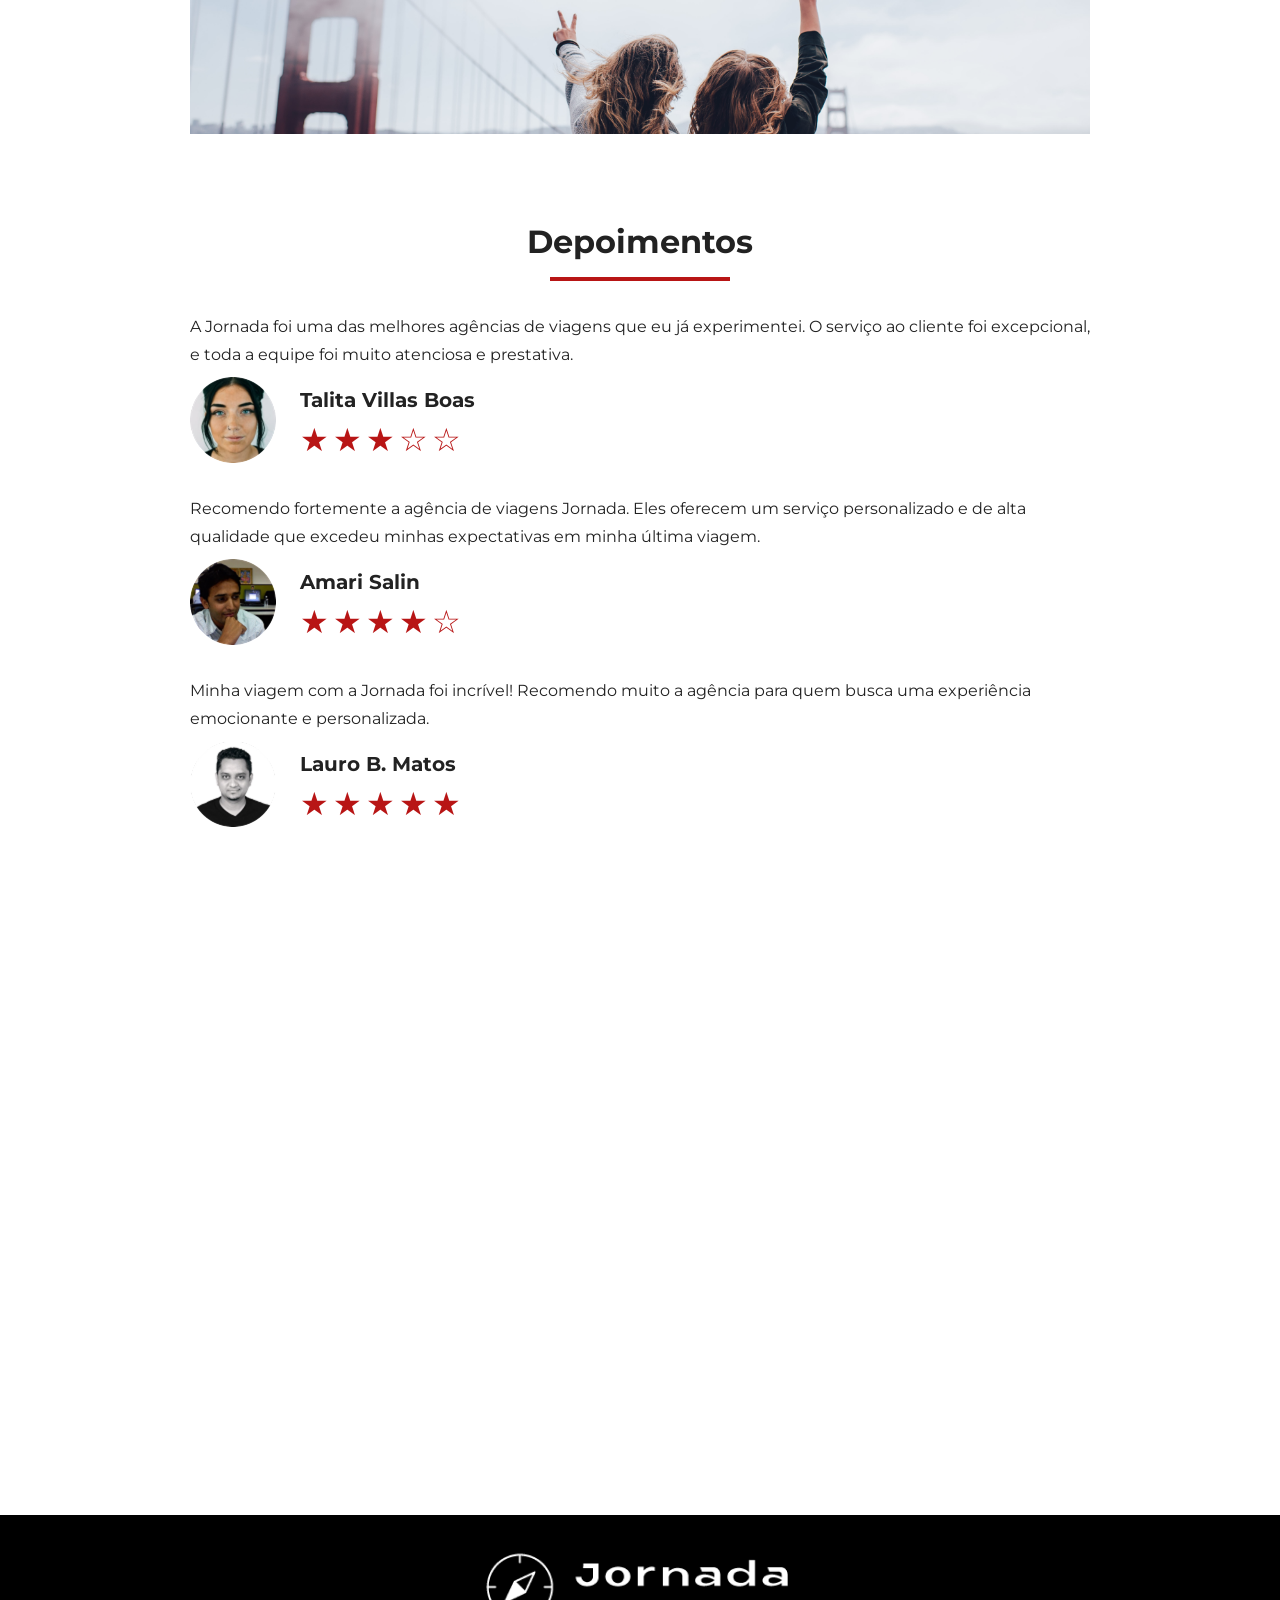
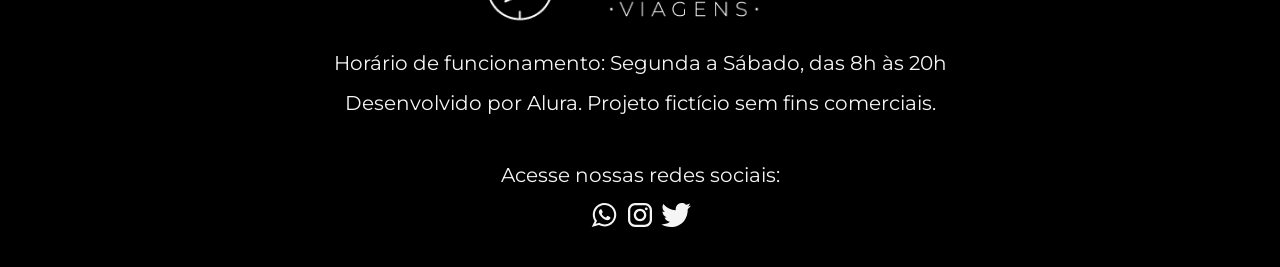
==== commit 37dd6245: "Adiciona melhorias de acessibilidade" ====
--- a/index.html
+++ b/index.html
@@ -155,7 +155,7 @@
         <article class="item tokyo">
           <header>
             <div class="img-item"></div>
-            <h4 class="content-title">Tokyo</h4>
+            <h3 class="content-title">Tokyo</h3>
           </header>
           <p class="content-text">
             Tóquio é uma cidade vibrante e cosmopolita, com seus templos
@@ -175,7 +175,7 @@
         <article class="item osaka">
           <header>
             <div class="img-item"></div>
-            <h4 class="content-title">Osaka</h4>
+            <h3 class="content-title">Osaka</h3>
           </header>
           <p class="content-text">
             Osaka é uma cidade agitada e moderna no Japãos. A cidade é famosa
@@ -227,7 +227,7 @@
           <footer>
             <img src="img/avatar-talita.png" alt="Imagem de perfil da cliente Talita Villas Boas" />
             <div class="profile-content">
-              <h4 class="content-title">Talita Villas Boas</h4>
+              <h3 class="content-title">Talita Villas Boas</h3>
               <div class="rating">
                 <span class="star">★</span>
                 <span class="star">★</span>
@@ -245,7 +245,7 @@
           <footer>
             <img src="img/avatar-amari.png" alt="Imagem de perfil do cliente Amari Salin" />
             <div class="profile-content">
-              <h4 class="content-title">Amari Salin</h4>
+              <h3 class="content-title">Amari Salin</h3>
               <div class="rating">
                 <span class="star">★</span>
                 <span class="star">★</span>
@@ -263,7 +263,7 @@
           <footer>
             <img src="img/avatar-lauro.png" alt="Imagem de perfil do cliente Lauro B. Matos" />
             <div class="profile-content">
-              <h4 class="content-title">Lauro B. Matos</h4>
+              <h3 class="content-title">Lauro B. Matos</h3>
               <div class="rating">
                 <span class="star">★</span>
                 <span class="star">★</span>
@@ -289,14 +289,11 @@
       <div class="footer-social">
         <p>Acesse nossas redes sociais:</p>
         <a href="#" target="_blank" title="Entre em contato conosco pelo WhatsApp">
-          <img src="img/icon-whatsapp.svg" alt="ícone do WhatsApp na cor branca">
-        </a>
+          <img src="img/icon-whatsapp.svg" alt="ícone do WhatsApp na cor branca"></a>
         <a href="#" target="_blank" title="Acesse o Instagram do Jornada Viagens">
-          <img src="img/icon-instagram.svg" alt="ícone do Instagram na cor branca">
-        </a>
+          <img src="img/icon-instagram.svg" alt="ícone do Instagram na cor branca"></a>
         <a href="#" target="_blank" title="Acesse o Twitter do Jornada Viagens">
-          <img src="img/icon-twitter.svg" alt="ícone do Twitter na cor branca">
-        </a>
+          <img src="img/icon-twitter.svg" alt="ícone do Twitter na cor branca"></a>
       </div>
     </footer>
   </body>
--- a/css/style.css
+++ b/css/style.css
@@ -6,4 +6,5 @@
 @import url("./destinations.css");
 @import url("./payments.css");
 @import url("./testimonials.css");
+@import url("./footer.css");
 
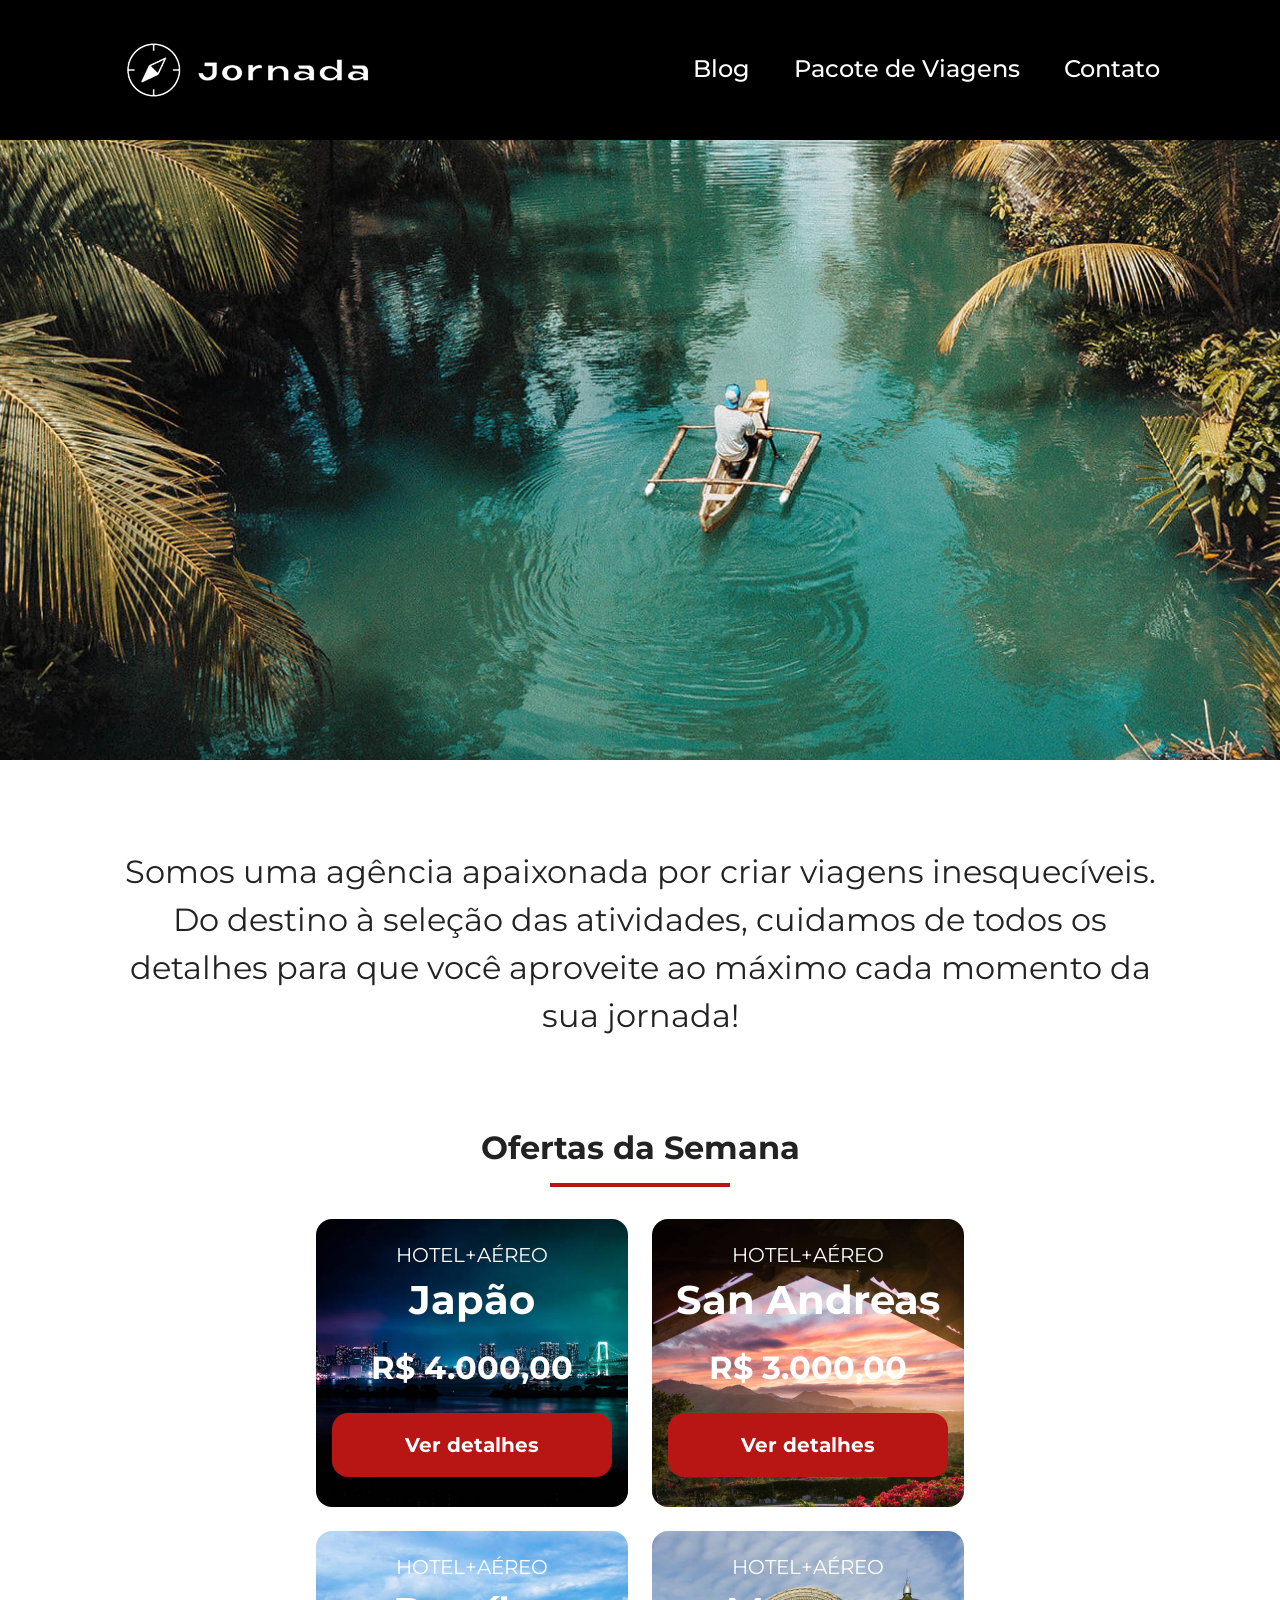
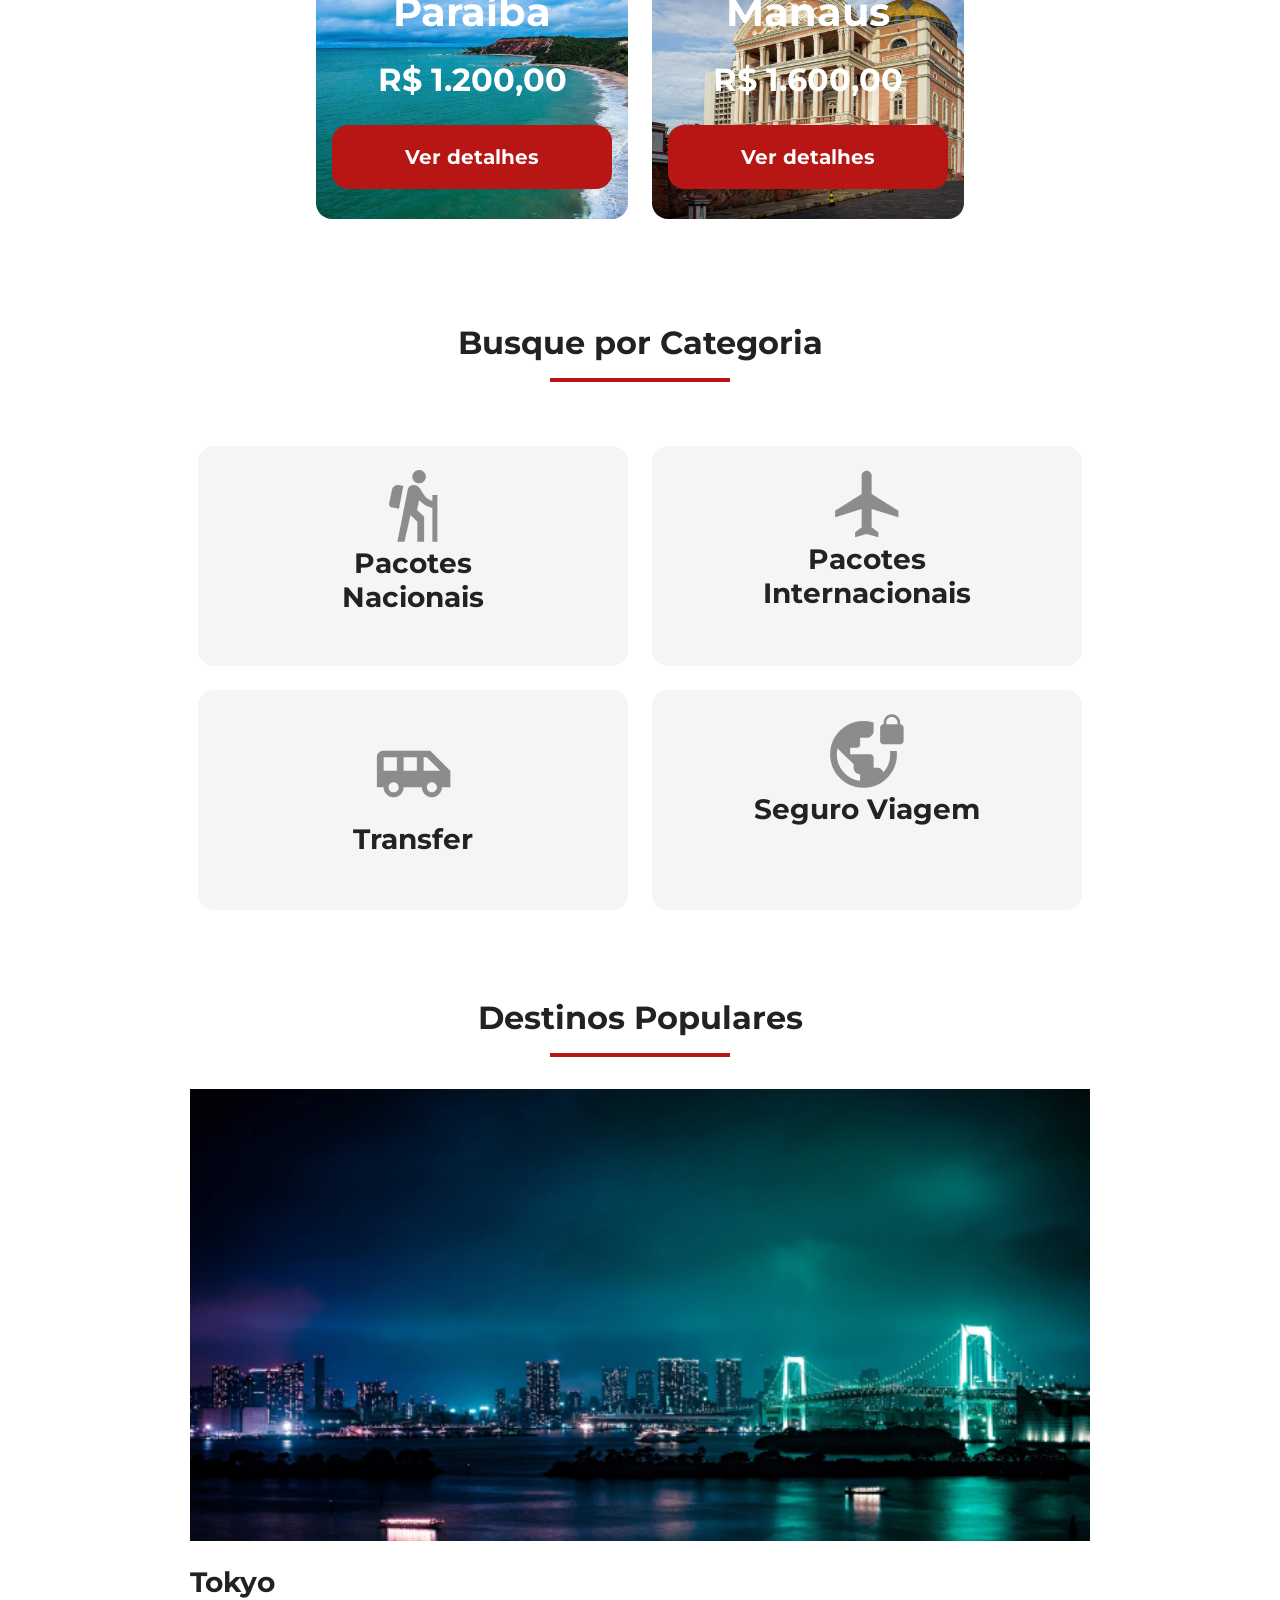
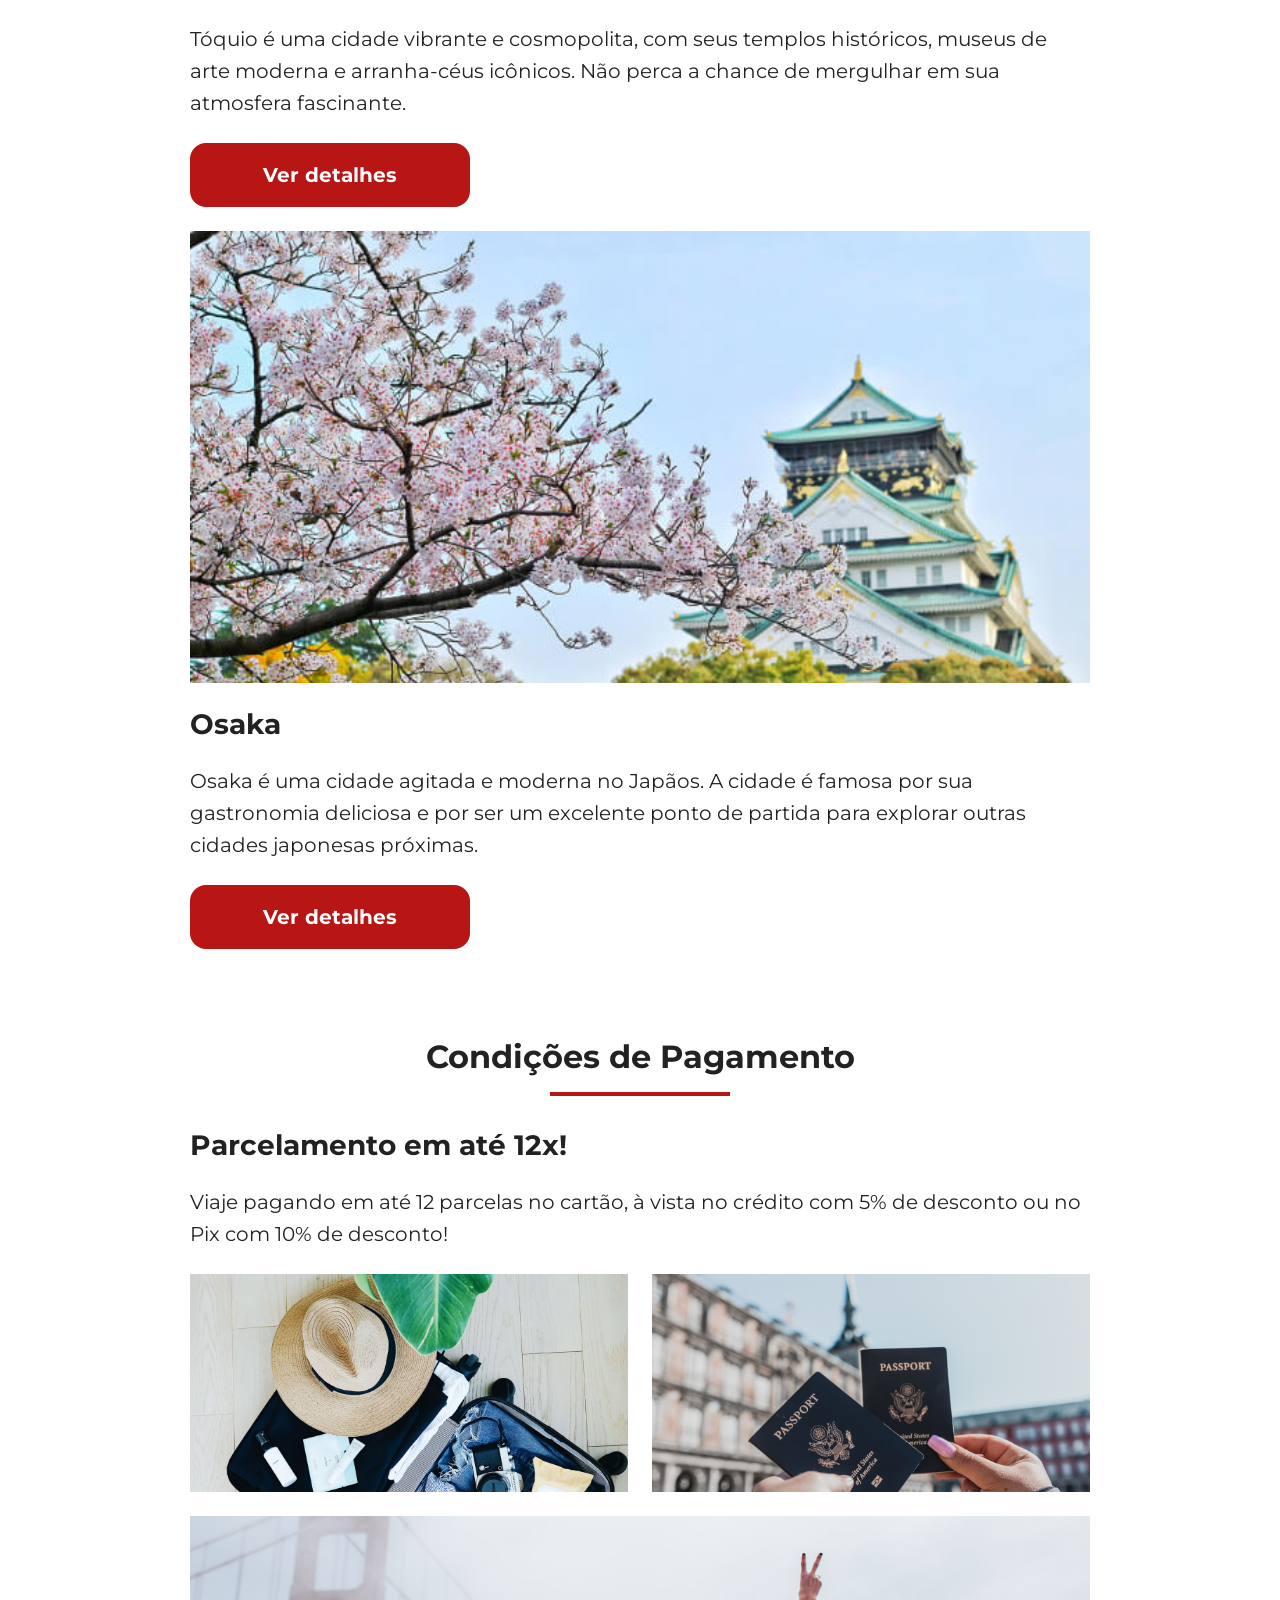
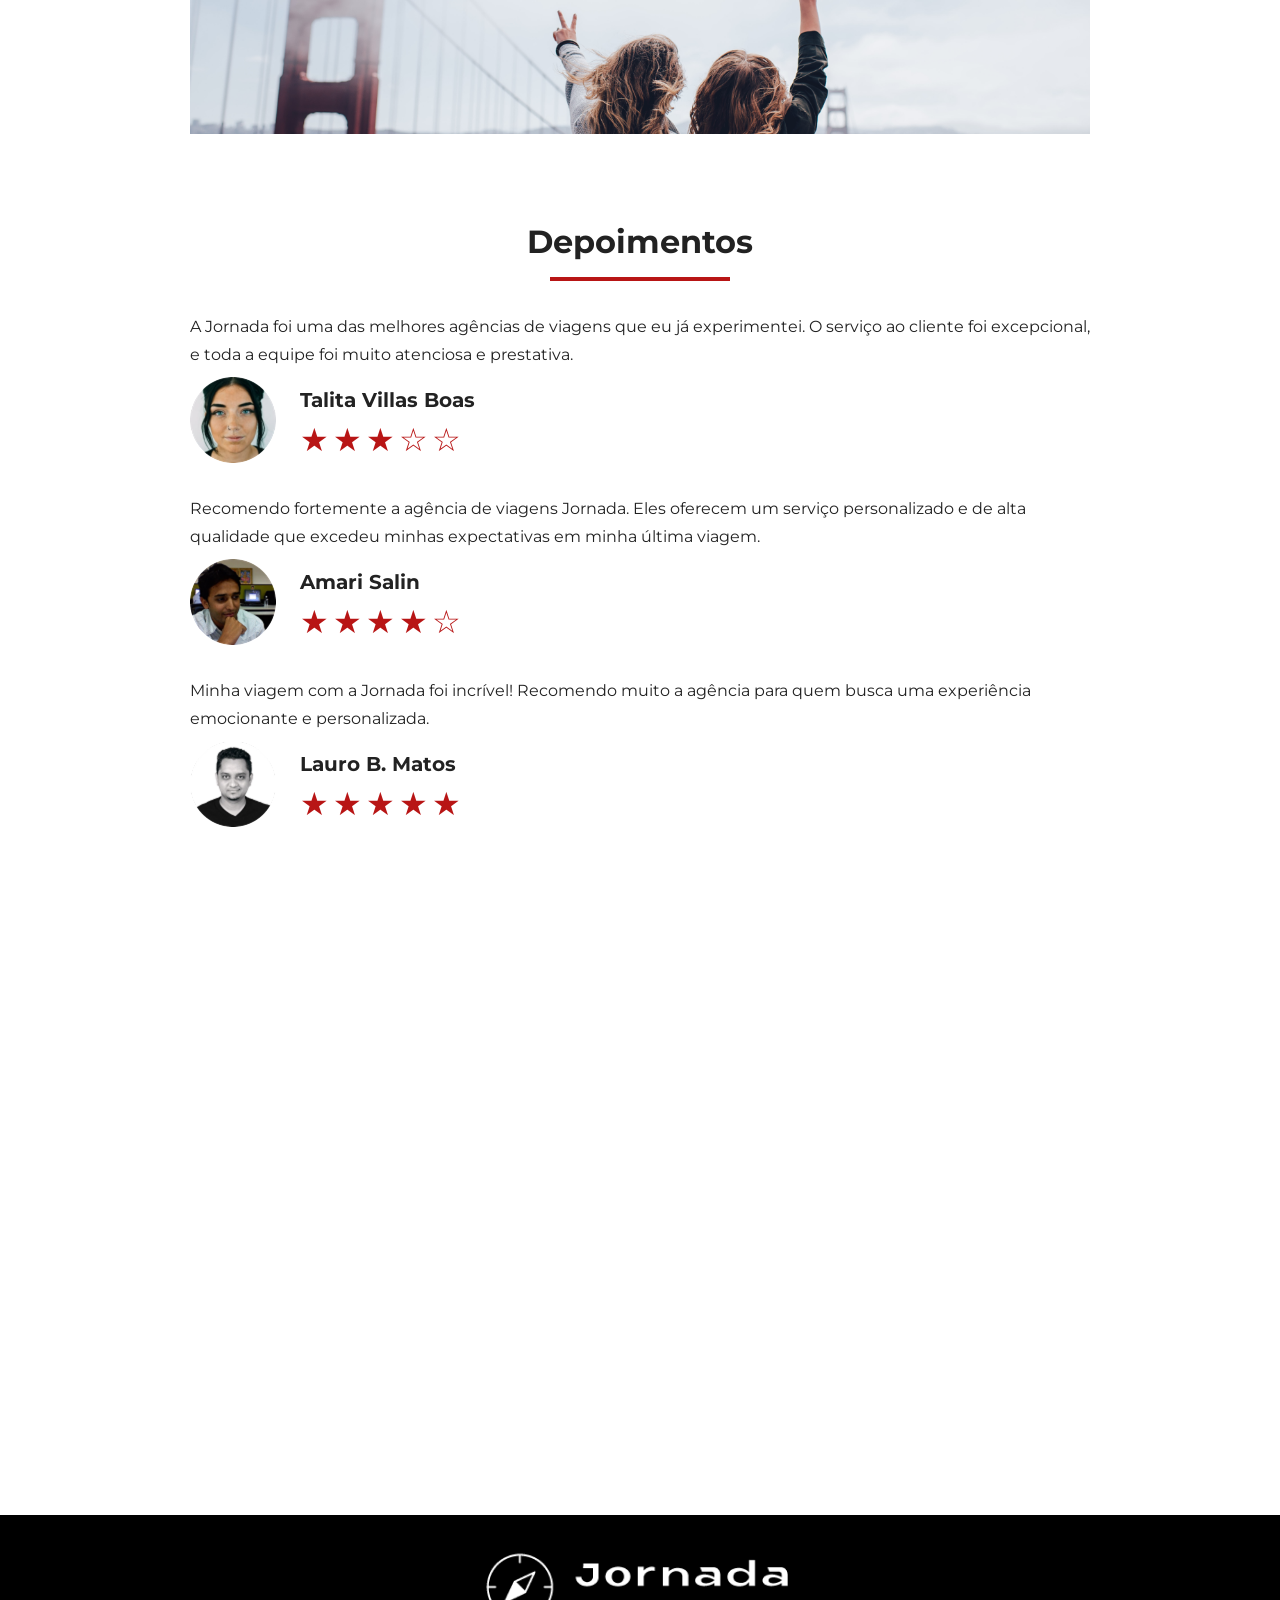
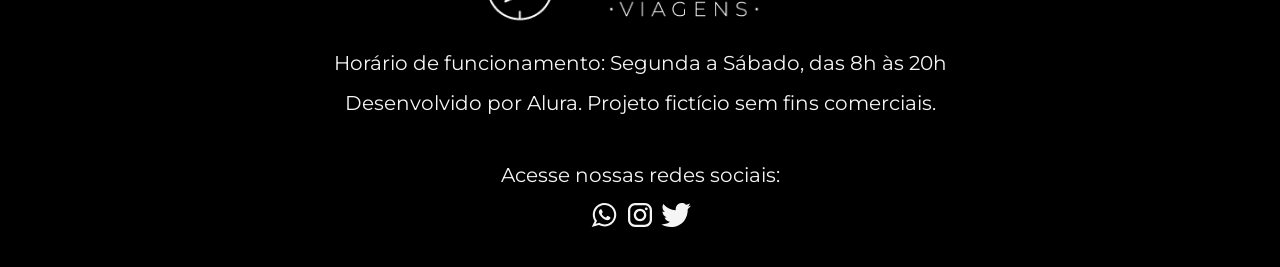
==== commit caf10cd5: "Adicionando pagina de pacote de viagens" ====
--- a/index.html
+++ b/index.html
@@ -3,8 +3,20 @@
   <head>
     <meta charset="UTF-8" />
     <meta name="viewport" content="width=device-width, initial-scale=1.0" />
+    <meta
+      name="description"
+      content="Jornada Viagens, uma agência apaixonada por criar viagens inesquecíveis."
+    />
+
+    <meta: name="og:title" content="Jornada de Viagens"> <meta:
+    name="og:description" content="Jornada Viagens, uma agência apaixonada por
+    criar viagens inesquecíveis."> <meta: name="og:image"
+    content="https://helber-rodrigues.github.io/JornadaViagens//img/logo-footer.png">
+    <meta: name="og:type" content="website"> <meta: name="og:url"
+    content="https://helber-rodrigues.github.io/JornadaViagens/">
+    <link rel="icon" href="img/favico.svg" type="xml/svg" />
+    <link rel="stylesheet" href="css/style.css" />
     <title>Jornada de Viagens</title>
-    <link rel="stylesheet" href="css/style.css" />
   </head>
   <body>
     <header class="main-header">
@@ -29,7 +41,11 @@
           <ul class="list-links">
             <li><a href="blog.html" title="Acessar Blog">Blog</a></li>
             <li>
-              <a href="pacotes.html" title="Acessar pacotes de viagens"
+              <a
+                href="pacotes-de-viagens.html"
+                title="Acessar pacotes de viagens"
+                target="_blank"
+                title="Acesse a página de pacotes de viagens do Jornada Viagens"
                 >Pacote de Viagens</a
               >
             </li>
@@ -222,10 +238,17 @@
       <div class="testimonial-container">
         <article>
           <header>
-            <p>A Jornada foi uma das melhores agências de viagens que eu já experimentei. O serviço ao cliente foi excepcional, e toda a equipe foi muito atenciosa e prestativa.</p>
-          </header>
-          <footer>
-            <img src="img/avatar-talita.png" alt="Imagem de perfil da cliente Talita Villas Boas" />
+            <p>
+              A Jornada foi uma das melhores agências de viagens que eu já
+              experimentei. O serviço ao cliente foi excepcional, e toda a
+              equipe foi muito atenciosa e prestativa.
+            </p>
+          </header>
+          <footer>
+            <img
+              src="img/avatar-talita.png"
+              alt="Imagem de perfil da cliente Talita Villas Boas"
+            />
             <div class="profile-content">
               <h3 class="content-title">Talita Villas Boas</h3>
               <div class="rating">
@@ -240,10 +263,17 @@
         </article>
         <article>
           <header>
-            <p>Recomendo fortemente a agência de viagens Jornada. Eles oferecem um serviço personalizado e de alta qualidade que excedeu minhas expectativas em minha última viagem.</p>
-          </header>
-          <footer>
-            <img src="img/avatar-amari.png" alt="Imagem de perfil do cliente Amari Salin" />
+            <p>
+              Recomendo fortemente a agência de viagens Jornada. Eles oferecem
+              um serviço personalizado e de alta qualidade que excedeu minhas
+              expectativas em minha última viagem.
+            </p>
+          </header>
+          <footer>
+            <img
+              src="img/avatar-amari.png"
+              alt="Imagem de perfil do cliente Amari Salin"
+            />
             <div class="profile-content">
               <h3 class="content-title">Amari Salin</h3>
               <div class="rating">
@@ -258,10 +288,16 @@
         </article>
         <article>
           <header>
-            <p>Minha viagem com a Jornada foi incrível! Recomendo muito a agência para quem busca uma experiência emocionante e personalizada.</p>
-          </header>
-          <footer>
-            <img src="img/avatar-lauro.png" alt="Imagem de perfil do cliente Lauro B. Matos" />
+            <p>
+              Minha viagem com a Jornada foi incrível! Recomendo muito a agência
+              para quem busca uma experiência emocionante e personalizada.
+            </p>
+          </header>
+          <footer>
+            <img
+              src="img/avatar-lauro.png"
+              alt="Imagem de perfil do cliente Lauro B. Matos"
+            />
             <div class="profile-content">
               <h3 class="content-title">Lauro B. Matos</h3>
               <div class="rating">
@@ -271,7 +307,6 @@
                 <span class="star">★</span>
                 <span class="star">★</span>
               </div>
-
             </div>
           </footer>
         </article>
@@ -282,18 +317,33 @@
     </section>
     <footer class="main-footer">
       <div class="footer-content">
-        <img src="img/logo-footer.png" alt="Logo completo Jornada Viagens">
+        <img src="img/logo-footer.png" alt="Logo completo Jornada Viagens" />
         <p>Horário de funcionamento: Segunda a Sábado, das 8h às 20h</p>
         <p>Desenvolvido por Alura. Projeto fictício sem fins comerciais.</p>
       </div>
       <div class="footer-social">
         <p>Acesse nossas redes sociais:</p>
-        <a href="#" target="_blank" title="Entre em contato conosco pelo WhatsApp">
-          <img src="img/icon-whatsapp.svg" alt="ícone do WhatsApp na cor branca"></a>
-        <a href="#" target="_blank" title="Acesse o Instagram do Jornada Viagens">
-          <img src="img/icon-instagram.svg" alt="ícone do Instagram na cor branca"></a>
+        <a
+          href="#"
+          target="_blank"
+          title="Entre em contato conosco pelo WhatsApp"
+        >
+          <img
+            src="img/icon-whatsapp.svg"
+            alt="ícone do WhatsApp na cor branca"
+        /></a>
+        <a
+          href="#"
+          target="_blank"
+          title="Acesse o Instagram do Jornada Viagens"
+        >
+          <img
+            src="img/icon-instagram.svg"
+            alt="ícone do Instagram na cor branca"
+        /></a>
         <a href="#" target="_blank" title="Acesse o Twitter do Jornada Viagens">
-          <img src="img/icon-twitter.svg" alt="ícone do Twitter na cor branca"></a>
+          <img src="img/icon-twitter.svg" alt="ícone do Twitter na cor branca"
+        /></a>
       </div>
     </footer>
   </body>
